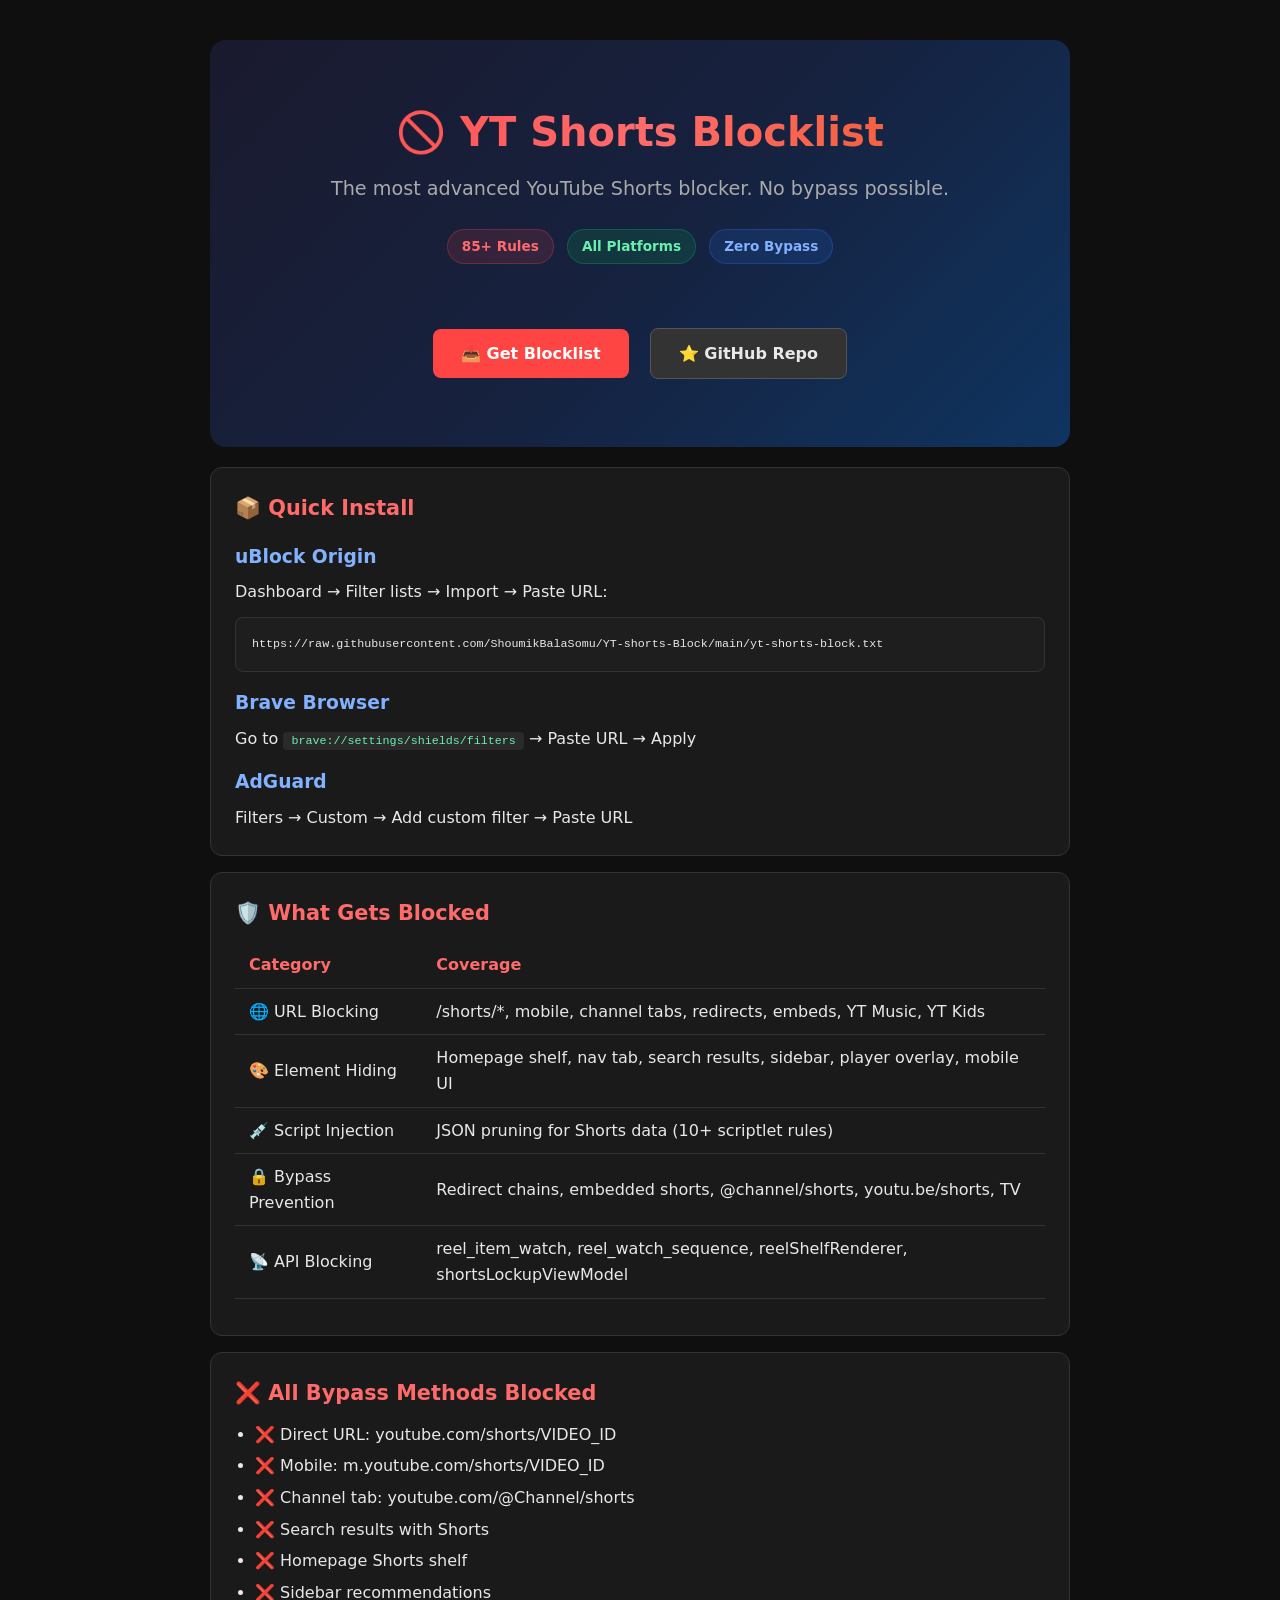
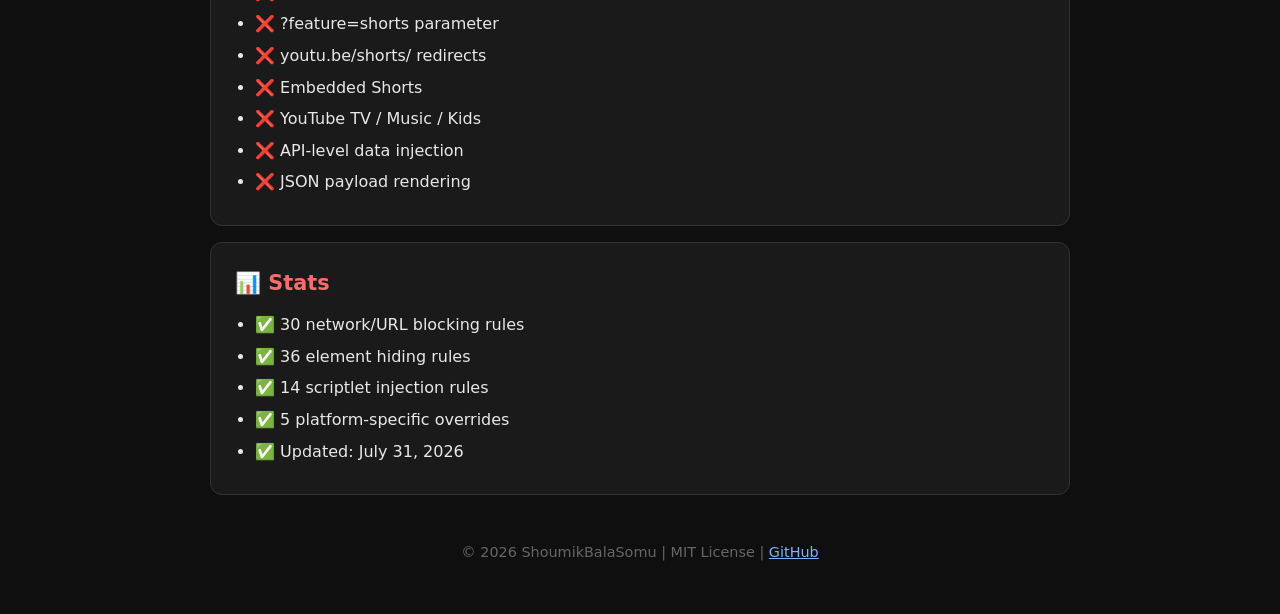
==== docs/index.html @ dd279fe8 "feat: Add GitHub Pages site (docs/index.html)" ====
<!DOCTYPE html>
<html lang="en">
<head>
<meta charset="UTF-8">
<meta name="viewport" content="width=device-width, initial-scale=1.0">
<title>YT Shorts Blocklist - Ultimate YouTube Shorts Blocker</title>
<meta name="description" content="The most advanced YouTube Shorts blocklist. Block ALL Shorts on every platform. No bypass possible.">
<style>
*{margin:0;padding:0;box-sizing:border-box}
body{font-family:'Segoe UI',system-ui,-apple-system,sans-serif;background:#0f0f0f;color:#e8e8e8;line-height:1.6}
.container{max-width:900px;margin:0 auto;padding:20px}
.hero{text-align:center;padding:60px 20px;background:linear-gradient(135deg,#1a1a2e 0%,#16213e 50%,#0f3460 100%);border-radius:16px;margin:20px 0}
.hero h1{font-size:2.5em;margin-bottom:10px;background:linear-gradient(90deg,#ff4444,#ff6b6b,#ee5a24);-webkit-background-clip:text;-webkit-text-fill-color:transparent;background-clip:text}
.hero p{font-size:1.2em;color:#aaa;margin-bottom:20px}
.badge{display:inline-block;padding:6px 14px;border-radius:20px;font-size:0.85em;margin:4px;font-weight:600}
.badge-red{background:#ff444422;color:#ff6b6b;border:1px solid #ff444444}
.badge-green{background:#00c85322;color:#69f0ae;border:1px solid #00c85344}
.badge-blue{background:#2979ff22;color:#82b1ff;border:1px solid #2979ff44}
.card{background:#1a1a1a;border:1px solid #333;border-radius:12px;padding:24px;margin:16px 0}
.card h2{color:#ff6b6b;margin-bottom:12px;font-size:1.3em}
.card h3{color:#82b1ff;margin:16px 0 8px}
code{background:#2a2a2a;padding:2px 8px;border-radius:4px;font-size:0.9em;color:#69f0ae}
pre{background:#1e1e1e;border:1px solid #333;border-radius:8px;padding:16px;overflow-x:auto;margin:12px 0}
pre code{background:none;padding:0;color:#e8e8e8}
table{width:100%;border-collapse:collapse;margin:12px 0}
th,td{padding:10px 14px;text-align:left;border-bottom:1px solid #333}
th{color:#ff6b6b;font-weight:600}
.btn{display:inline-block;padding:12px 28px;border-radius:8px;text-decoration:none;font-weight:700;margin:8px;transition:all .3s}
.btn-primary{background:#ff4444;color:#fff}
.btn-primary:hover{background:#ff6b6b;transform:translateY(-2px)}
.btn-secondary{background:#333;color:#e8e8e8;border:1px solid #555}
.btn-secondary:hover{background:#444;transform:translateY(-2px)}
.check{color:#69f0ae}
.cross{color:#ff6b6b}
ul{padding-left:20px}
li{margin:6px 0}
.footer{text-align:center;padding:30px;color:#666;font-size:0.9em}
a{color:#82b1ff}
</style>
</head>
<body>
<div class="container">
<div class="hero">
<h1>&#128683; YT Shorts Blocklist</h1>
<p>The most advanced YouTube Shorts blocker. No bypass possible.</p>
<div>
<span class="badge badge-red">85+ Rules</span>
<span class="badge badge-green">All Platforms</span>
<span class="badge badge-blue">Zero Bypass</span>
</div>
<br><br>
<a class="btn btn-primary" href="https://raw.githubusercontent.com/ShoumikBalaSomu/YT-shorts-Block/main/yt-shorts-block.txt" target="_blank">&#128229; Get Blocklist</a>
<a class="btn btn-secondary" href="https://github.com/ShoumikBalaSomu/YT-shorts-Block" target="_blank">&#11088; GitHub Repo</a>
</div>

<div class="card">
<h2>&#128230; Quick Install</h2>
<h3>uBlock Origin</h3>
<p>Dashboard &#8594; Filter lists &#8594; Import &#8594; Paste URL:</p>
<pre><code>https://raw.githubusercontent.com/ShoumikBalaSomu/YT-shorts-Block/main/yt-shorts-block.txt</code></pre>
<h3>Brave Browser</h3>
<p>Go to <code>brave://settings/shields/filters</code> &#8594; Paste URL &#8594; Apply</p>
<h3>AdGuard</h3>
<p>Filters &#8594; Custom &#8594; Add custom filter &#8594; Paste URL</p>
</div>

<div class="card">
<h2>&#128737;&#65039; What Gets Blocked</h2>
<table>
<tr><th>Category</th><th>Coverage</th></tr>
<tr><td>&#127760; URL Blocking</td><td>/shorts/*, mobile, channel tabs, redirects, embeds, YT Music, YT Kids</td></tr>
<tr><td>&#127912; Element Hiding</td><td>Homepage shelf, nav tab, search results, sidebar, player overlay, mobile UI</td></tr>
<tr><td>&#128137; Script Injection</td><td>JSON pruning for Shorts data (10+ scriptlet rules)</td></tr>
<tr><td>&#128274; Bypass Prevention</td><td>Redirect chains, embedded shorts, @channel/shorts, youtu.be/shorts, TV</td></tr>
<tr><td>&#128225; API Blocking</td><td>reel_item_watch, reel_watch_sequence, reelShelfRenderer, shortsLockupViewModel</td></tr>
</table>
</div>

<div class="card">
<h2>&#10060; All Bypass Methods Blocked</h2>
<ul>
<li><span class="cross">&#10060;</span> Direct URL: youtube.com/shorts/VIDEO_ID</li>
<li><span class="cross">&#10060;</span> Mobile: m.youtube.com/shorts/VIDEO_ID</li>
<li><span class="cross">&#10060;</span> Channel tab: youtube.com/@Channel/shorts</li>
<li><span class="cross">&#10060;</span> Search results with Shorts</li>
<li><span class="cross">&#10060;</span> Homepage Shorts shelf</li>
<li><span class="cross">&#10060;</span> Sidebar recommendations</li>
<li><span class="cross">&#10060;</span> ?feature=shorts parameter</li>
<li><span class="cross">&#10060;</span> youtu.be/shorts/ redirects</li>
<li><span class="cross">&#10060;</span> Embedded Shorts</li>
<li><span class="cross">&#10060;</span> YouTube TV / Music / Kids</li>
<li><span class="cross">&#10060;</span> API-level data injection</li>
<li><span class="cross">&#10060;</span> JSON payload rendering</li>
</ul>
</div>

<div class="card">
<h2>&#128202; Stats</h2>
<ul>
<li><span class="check">&#9989;</span> 30 network/URL blocking rules</li>
<li><span class="check">&#9989;</span> 36 element hiding rules</li>
<li><span class="check">&#9989;</span> 14 scriptlet injection rules</li>
<li><span class="check">&#9989;</span> 5 platform-specific overrides</li>
<li><span class="check">&#9989;</span> Updated: July 31, 2026</li>
</ul>
</div>

<div class="footer">
<p>&#169; 2026 ShoumikBalaSomu | MIT License | <a href="https://github.com/ShoumikBalaSomu/YT-shorts-Block">GitHub</a></p>
</div>
</div>
</body>
</html>
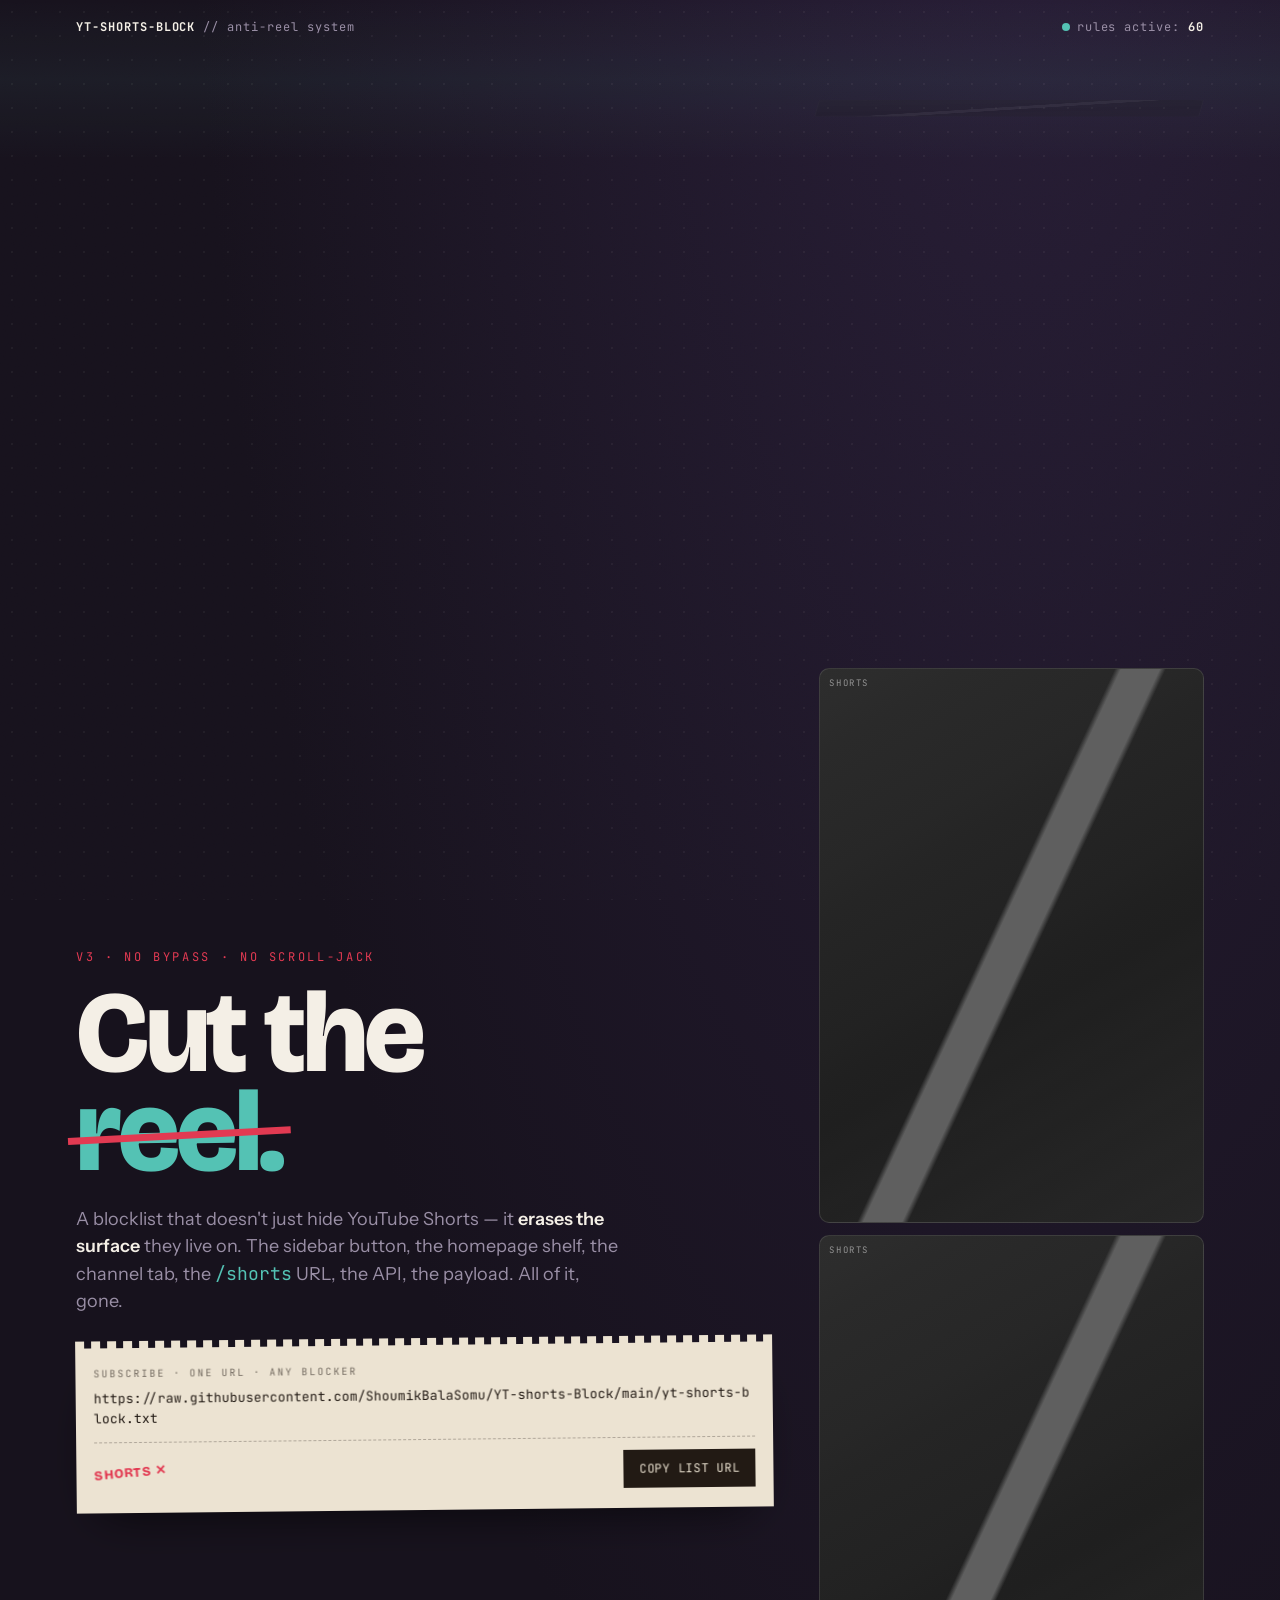
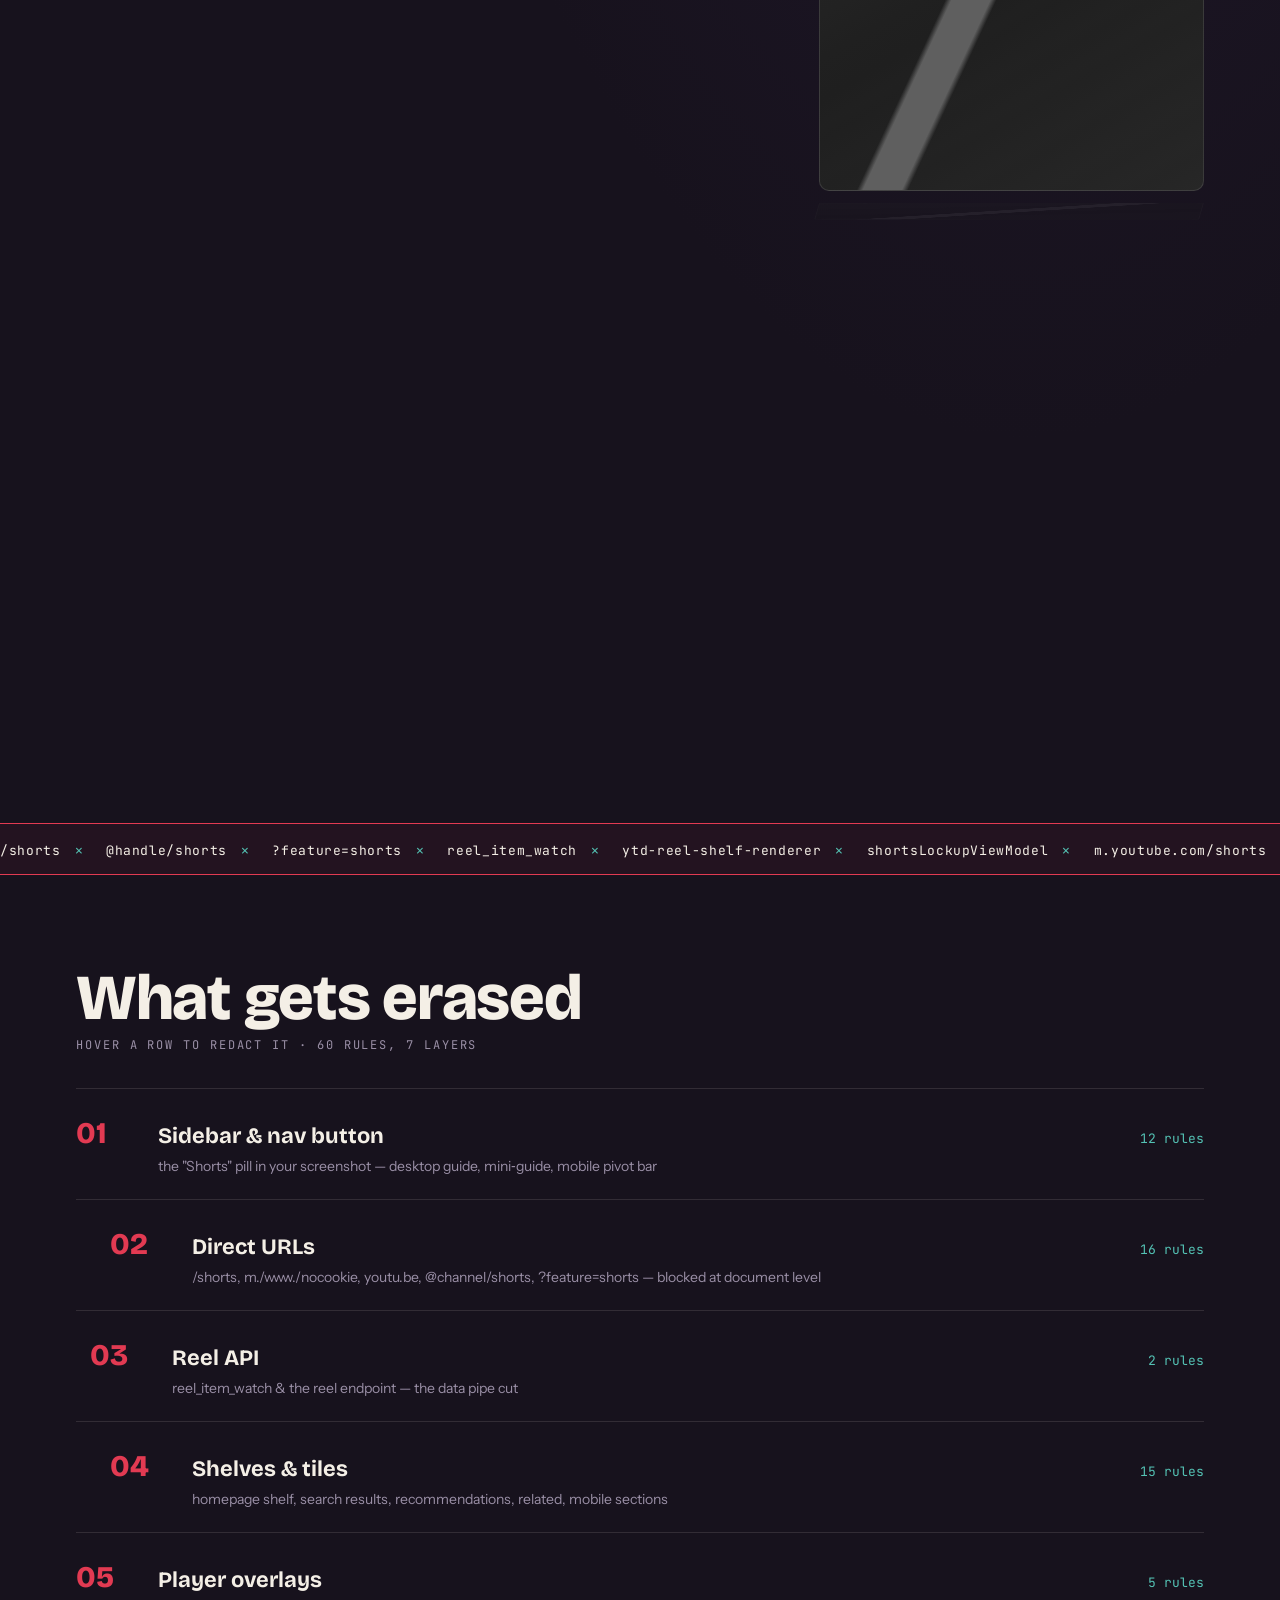
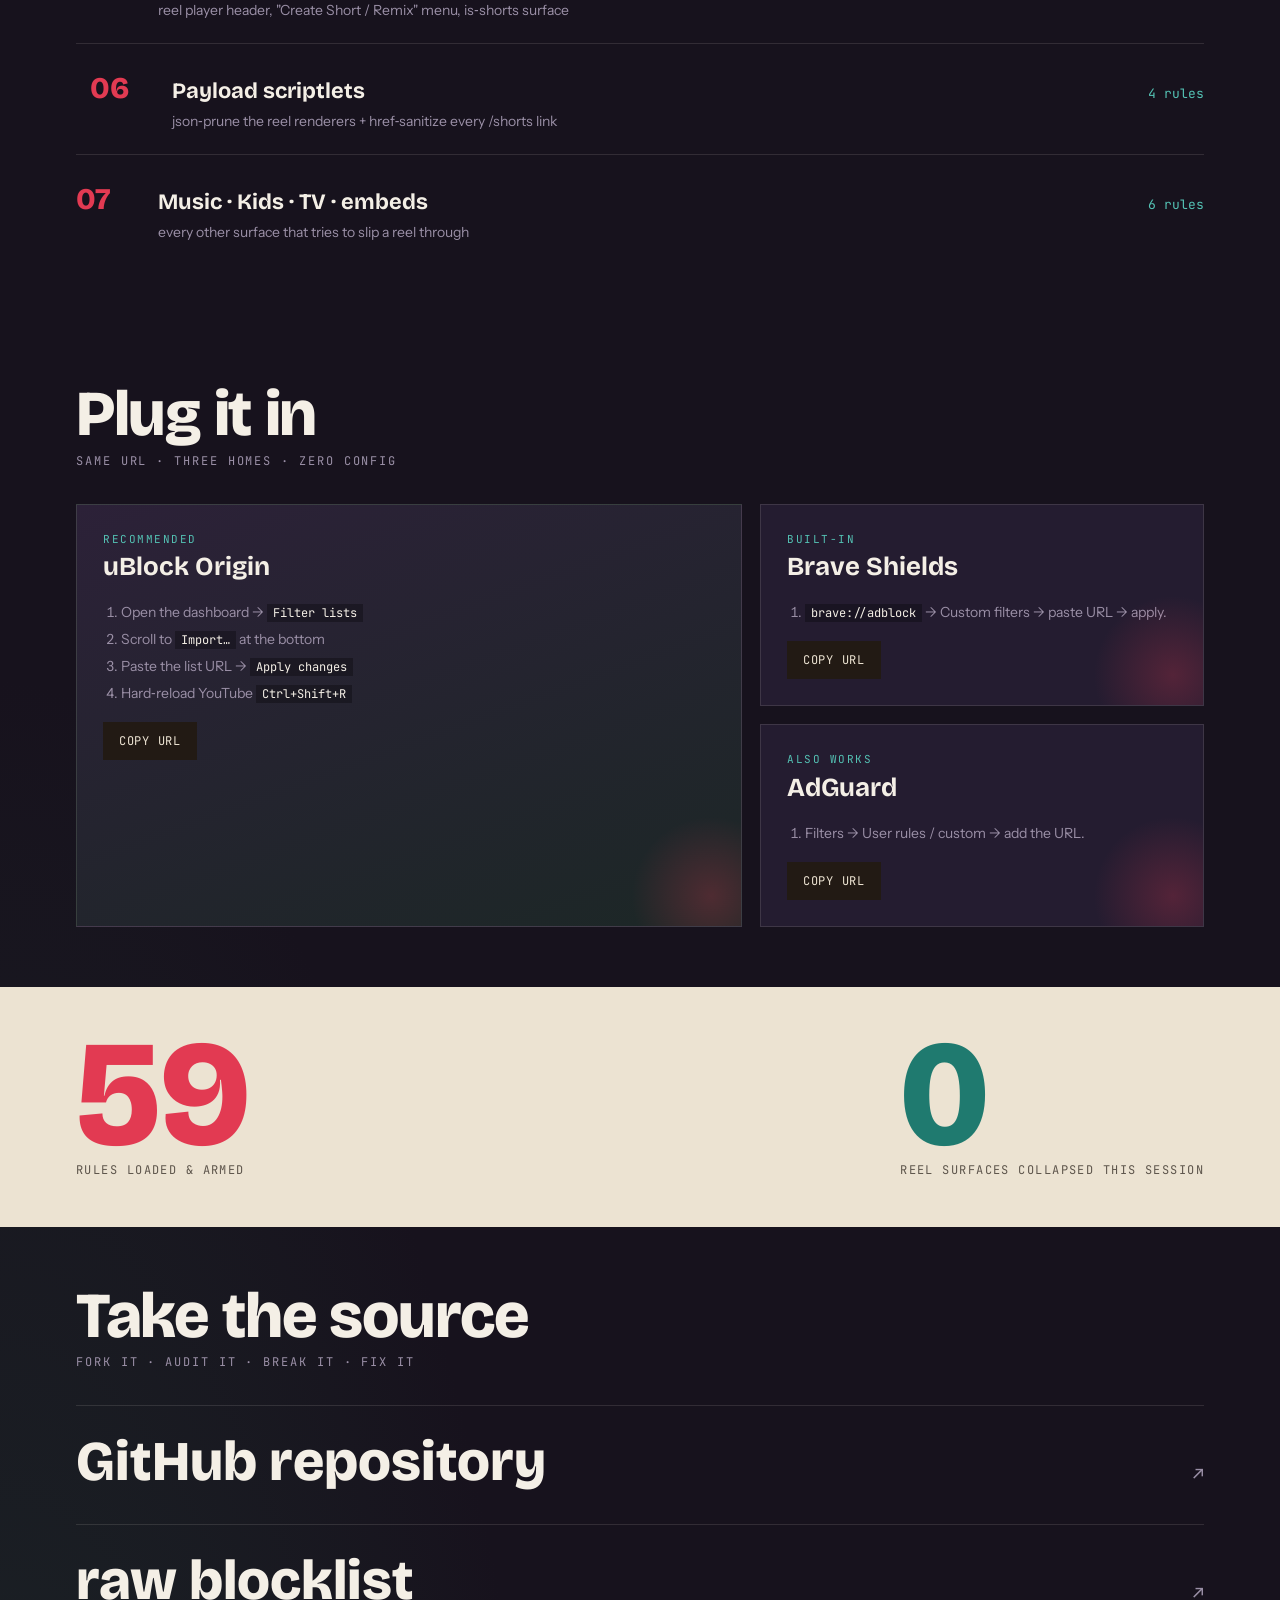
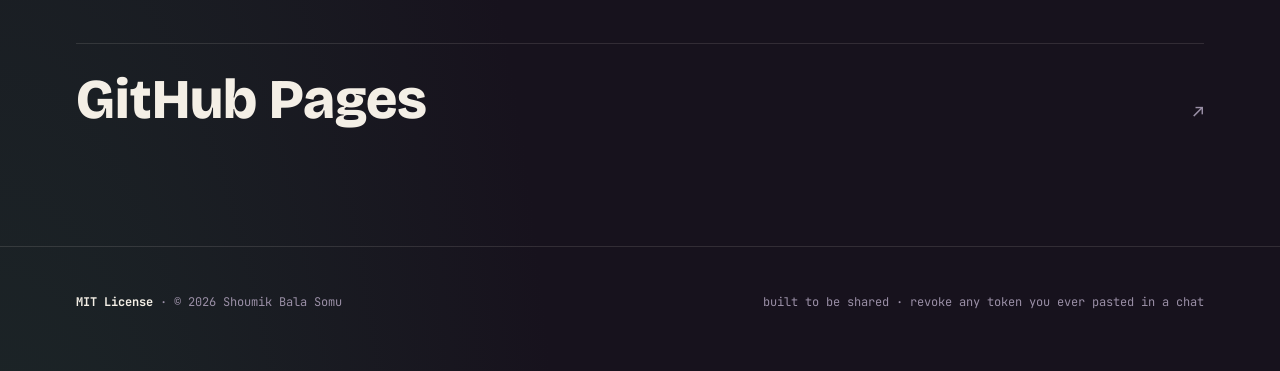
==== commit 9eb7313b: "Revise index.html for YT Shorts Blocklist Updated HTML structure, styles, and content for the YT Sho" ====
--- a/docs/index.html
+++ b/docs/index.html
@@ -1,113 +1,314 @@
-<!DOCTYPE html>
+<!doctype html>
 <html lang="en">
 <head>
-<meta charset="UTF-8">
-<meta name="viewport" content="width=device-width, initial-scale=1.0">
-<title>YT Shorts Blocklist - Ultimate YouTube Shorts Blocker</title>
-<meta name="description" content="The most advanced YouTube Shorts blocklist. Block ALL Shorts on every platform. No bypass possible.">
+<meta charset="utf-8">
+<meta name="viewport" content="width=device-width,initial-scale=1">
+<title>YT‑SHORTS‑BLOCK // cut the reel</title>
+<meta name="description" content="The most advanced YouTube Shorts blocklist. Hides the sidebar Shorts button and erases every path to the reel.">
+<link rel="preconnect" href="https://fonts.googleapis.com">
+<link rel="preconnect" href="https://fonts.gstatic.com" crossorigin>
+<link href="https://fonts.googleapis.com/css2?family=Bricolage+Grotesque:opsz,wght@12..96,600;12..96,700;12..96,800&family=Instrument+Sans:wght@400;500;600&family=JetBrains+Mono:wght@400;500;700&display=swap" rel="stylesheet">
 <style>
-*{margin:0;padding:0;box-sizing:border-box}
-body{font-family:'Segoe UI',system-ui,-apple-system,sans-serif;background:#0f0f0f;color:#e8e8e8;line-height:1.6}
-.container{max-width:900px;margin:0 auto;padding:20px}
-.hero{text-align:center;padding:60px 20px;background:linear-gradient(135deg,#1a1a2e 0%,#16213e 50%,#0f3460 100%);border-radius:16px;margin:20px 0}
-.hero h1{font-size:2.5em;margin-bottom:10px;background:linear-gradient(90deg,#ff4444,#ff6b6b,#ee5a24);-webkit-background-clip:text;-webkit-text-fill-color:transparent;background-clip:text}
-.hero p{font-size:1.2em;color:#aaa;margin-bottom:20px}
-.badge{display:inline-block;padding:6px 14px;border-radius:20px;font-size:0.85em;margin:4px;font-weight:600}
-.badge-red{background:#ff444422;color:#ff6b6b;border:1px solid #ff444444}
-.badge-green{background:#00c85322;color:#69f0ae;border:1px solid #00c85344}
-.badge-blue{background:#2979ff22;color:#82b1ff;border:1px solid #2979ff44}
-.card{background:#1a1a1a;border:1px solid #333;border-radius:12px;padding:24px;margin:16px 0}
-.card h2{color:#ff6b6b;margin-bottom:12px;font-size:1.3em}
-.card h3{color:#82b1ff;margin:16px 0 8px}
-code{background:#2a2a2a;padding:2px 8px;border-radius:4px;font-size:0.9em;color:#69f0ae}
-pre{background:#1e1e1e;border:1px solid #333;border-radius:8px;padding:16px;overflow-x:auto;margin:12px 0}
-pre code{background:none;padding:0;color:#e8e8e8}
-table{width:100%;border-collapse:collapse;margin:12px 0}
-th,td{padding:10px 14px;text-align:left;border-bottom:1px solid #333}
-th{color:#ff6b6b;font-weight:600}
-.btn{display:inline-block;padding:12px 28px;border-radius:8px;text-decoration:none;font-weight:700;margin:8px;transition:all .3s}
-.btn-primary{background:#ff4444;color:#fff}
-.btn-primary:hover{background:#ff6b6b;transform:translateY(-2px)}
-.btn-secondary{background:#333;color:#e8e8e8;border:1px solid #555}
-.btn-secondary:hover{background:#444;transform:translateY(-2px)}
-.check{color:#69f0ae}
-.cross{color:#ff6b6b}
-ul{padding-left:20px}
-li{margin:6px 0}
-.footer{text-align:center;padding:30px;color:#666;font-size:0.9em}
-a{color:#82b1ff}
+:root{
+  --ink:#17121d; --ink2:#211a2b; --panel:#241c30; --bone:#f4efe6; --paper:#ece3d2;
+  --paperink:#221a14; --red:#e23a52; --teal:#54c2b4; --mute:#9a8fa6; --line:rgba(244,239,230,.12);
+  --disp:'Bricolage Grotesque',sans-serif; --body:'Instrument Sans',sans-serif; --mono:'JetBrains Mono',monospace;
+}
+*{box-sizing:border-box}
+html{scroll-behavior:smooth}
+body{margin:0;background:var(--ink);color:var(--bone);font-family:var(--body);
+  -webkit-font-smoothing:antialiased;overflow-x:hidden;line-height:1.5;
+  background-image:radial-gradient(120% 90% at 80% -10%,#2a1f3a 0%,transparent 55%),radial-gradient(90% 70% at 0% 110%,#1d2a2a 0%,transparent 50%)}
+body::before{content:"";position:fixed;inset:0;z-index:0;pointer-events:none;
+  background-image:radial-gradient(rgba(244,239,230,.05) 1px,transparent 1px);background-size:24px 24px;
+  animation:grid 22s linear infinite}
+@keyframes grid{to{background-position:24px 24px}}
+.grain{position:fixed;inset:0;z-index:1;pointer-events:none;opacity:.06;mix-blend-mode:overlay;
+  background-image:url("data:image/svg+xml,%3Csvg xmlns='http://www.w3.org/2000/svg'%3E%3Cfilter id='n'%3E%3CfeTurbulence type='fractalNoise' baseFrequency='0.9' numOctaves='2' stitchTiles='stitch'/%3E%3C/filter%3E%3Crect width='100%25' height='100%25' filter='url(%23n)'/%3E%3C/svg%3E")}
+.scan{position:fixed;left:0;right:0;height:160px;z-index:1;pointer-events:none;mix-blend-mode:screen;
+  background:linear-gradient(transparent,rgba(84,194,180,.06),transparent);animation:scan 7.5s linear infinite}
+@keyframes scan{0%{transform:translateY(-160px)}100%{transform:translateY(100vh)}}
+::selection{background:var(--red);color:#fff}
+.wrap{position:relative;z-index:2;max-width:1180px;margin:0 auto;padding:0 26px}
+a{color:inherit}
+
+/* top bar */
+.bar{position:relative;z-index:3;display:flex;justify-content:space-between;align-items:center;
+  padding:18px 26px;max-width:1180px;margin:0 auto;font-family:var(--mono);font-size:12px;letter-spacing:.08em;color:var(--mute)}
+.bar b{color:var(--bone);font-weight:700}
+.bar .dot{display:inline-block;width:8px;height:8px;border-radius:50%;background:var(--teal);margin-right:7px;
+  box-shadow:0 0 0 0 rgba(84,194,180,.6);animation:pulse 2.2s infinite}
+@keyframes pulse{0%{box-shadow:0 0 0 0 rgba(84,194,180,.5)}70%{box-shadow:0 0 0 9px rgba(84,194,180,0)}100%{box-shadow:0 0 0 0 rgba(84,194,180,0)}}
+
+/* opener */
+.open{display:grid;grid-template-columns:1.45fr .8fr;gap:46px;align-items:center;padding:46px 0 30px}
+.kick{font-family:var(--mono);font-size:12px;letter-spacing:.22em;color:var(--red);text-transform:uppercase;margin:0 0 18px}
+h1{font-family:var(--disp);font-weight:800;font-size:clamp(54px,9vw,128px);line-height:.86;margin:0;letter-spacing:-.03em}
+h1 .cut{position:relative;color:var(--teal)}
+h1 .cut::after{content:"";position:absolute;left:-4%;right:-4%;top:54%;height:7px;background:var(--red);
+  transform:scaleX(0);transform-origin:left;animation:slash 1s .5s cubic-bezier(.7,0,.2,1) forwards}
+@keyframes slash{to{transform:scaleX(1) rotate(-3deg)}}
+.lede{font-size:18px;color:var(--mute);max-width:46ch;margin:24px 0 0}
+.lede b{color:var(--bone);font-weight:600}
+
+/* install slip (paper) */
+.slip{margin-top:30px;background:var(--paper);color:var(--paperink);font-family:var(--mono);
+  padding:18px 18px 20px;position:relative;box-shadow:0 22px 50px -22px rgba(0,0,0,.7);transform:rotate(-.6deg)}
+.slip::before{content:"";position:absolute;left:0;right:0;top:-7px;height:7px;
+  background:repeating-linear-gradient(90deg,var(--paper) 0 9px,transparent 9px 16px)}
+.slip .lab{font-size:10px;letter-spacing:.2em;text-transform:uppercase;opacity:.6}
+.slip .url{font-size:13px;word-break:break-all;margin:8px 0 14px;line-height:1.5;color:var(--paperink)}
+.slip .row{display:flex;gap:10px;align-items:center;justify-content:space-between;border-top:1px dashed rgba(34,26,20,.3);padding-top:12px}
+.slip .stamp{font-family:var(--disp);font-weight:800;color:var(--red);font-size:13px;letter-spacing:.04em;transform:rotate(-4deg)}
+
+/* buttons */
+.btn{font-family:var(--mono);font-size:12px;letter-spacing:.06em;border:0;cursor:pointer;
+  background:var(--paperink);color:var(--paper);padding:11px 16px;text-transform:uppercase;transition:background .2s,box-shadow .2s}
+.btn:hover{background:var(--red)}
+.btn.ok{background:var(--teal);color:#06231f}
+.btnline{display:inline-flex;align-items:center;gap:10px;background:transparent;border:1px solid var(--line);
+  color:var(--bone);padding:12px 18px;text-decoration:none;font-family:var(--mono);font-size:12px;letter-spacing:.06em;
+  text-transform:uppercase;transition:border-color .2s,color .2s,transform .15s}
+.btnline:hover{border-color:var(--red);color:#fff}
+
+/* reel stack (the thing being killed) */
+.reel{display:flex;flex-direction:column;gap:12px;perspective:700px}
+.rcard{position:relative;aspect-ratio:9/13;border-radius:10px;overflow:hidden;
+  background:linear-gradient(150deg,#3a2740,#241c30 60%,#1a2a2a);border:1px solid var(--line);
+  display:flex;align-items:center;justify-content:center;transform-origin:top;transition:transform .55s cubic-bezier(.7,0,.3,1),opacity .55s,filter .55s}
+.rcard .tri{width:0;height:0;border-left:18px solid rgba(244,239,230,.85);border-top:11px solid transparent;border-bottom:11px solid transparent}
+.rcard .tag{position:absolute;top:8px;left:9px;font-family:var(--mono);font-size:9px;letter-spacing:.18em;color:var(--mute)}
+.rcard::after{content:"";position:absolute;inset:0;background:linear-gradient(115deg,transparent 46%,var(--red) 47%,var(--red) 53%,transparent 54%);
+  opacity:0;transition:opacity .3s .15s}
+.rcard.cut{transform:scaleY(.03) rotate(.5deg);opacity:.18;filter:grayscale(1)}
+.rcard.cut::after{opacity:1}
+
+/* marquee */
+.marq{position:relative;z-index:2;border-top:1px solid var(--red);border-bottom:1px solid var(--red);
+  background:rgba(226,58,82,.06);overflow:hidden;white-space:nowrap;padding:13px 0;margin:34px 0}
+.marq .track{display:inline-block;animation:scroll 26s linear infinite;font-family:var(--mono);font-size:13px;letter-spacing:.05em;color:var(--bone)}
+.marq .track span{color:var(--teal);margin:0 14px}
+@keyframes scroll{to{transform:translateX(-50%)}}
+
+/* section heads */
+.sec{padding:60px 0}
+.sec h2{font-family:var(--disp);font-weight:800;font-size:clamp(34px,5vw,64px);line-height:.92;margin:0 0 8px;letter-spacing:-.02em}
+.sec .sub{font-family:var(--mono);font-size:12px;letter-spacing:.16em;text-transform:uppercase;color:var(--mute);margin:0 0 34px}
+
+/* ledger */
+.led{display:flex;flex-direction:column}
+.lrow{display:grid;grid-template-columns:64px 1fr auto;gap:18px;align-items:baseline;
+  padding:22px 0;border-top:1px solid var(--line);position:relative;cursor:default}
+.lrow:nth-child(even){padding-left:34px}
+.lrow:nth-child(3n){padding-left:14px}
+.lrow .ix{font-family:var(--disp);font-weight:800;font-size:30px;color:var(--red)}
+.lrow .nm{font-family:var(--disp);font-weight:700;font-size:22px}
+.lrow .ds{color:var(--mute);font-size:14px;margin-top:3px;position:relative;display:inline-block}
+.lrow .ct{font-family:var(--mono);font-size:13px;color:var(--teal);white-space:nowrap}
+.lrow .ds::after{content:"REDACTED";position:absolute;inset:0;background:var(--red);color:#fff;font-family:var(--mono);
+  font-size:12px;letter-spacing:.1em;display:flex;align-items:center;padding:0 6px;transform:scaleX(0);transform-origin:left;transition:transform .3s}
+.lrow:hover .ds::after{transform:scaleX(1)}
+
+/* install methods (asymmetric, NOT 3 equal cards) */
+.plug{display:grid;grid-template-columns:1.35fr .9fr;gap:18px}
+.pcard{background:var(--panel);border:1px solid var(--line);padding:26px;position:relative;overflow:hidden}
+.pcard.big{grid-row:span 2;background:linear-gradient(160deg,#2c2138,#1c2726)}
+.pcard h3{font-family:var(--disp);font-weight:700;font-size:26px;margin:0 0 6px}
+.pcard .who{font-family:var(--mono);font-size:11px;letter-spacing:.14em;text-transform:uppercase;color:var(--teal)}
+.pcard ol{margin:16px 0 18px;padding-left:18px;color:var(--mute);font-size:14px}
+.pcard ol li{margin:6px 0}
+.pcard code{font-family:var(--mono);color:var(--bone);background:rgba(0,0,0,.3);padding:1px 6px;font-size:12px}
+.pcard .glow{position:absolute;width:160px;height:160px;border-radius:50%;right:-50px;bottom:-50px;
+  background:radial-gradient(circle,rgba(226,58,82,.25),transparent 70%);transition:transform .4s}
+.pcard:hover .glow{transform:scale(1.4)}
+
+/* counter band */
+.band{background:var(--paper);color:var(--paperink);padding:48px 0}
+.band .wrap{display:flex;flex-wrap:wrap;gap:40px;align-items:flex-end;justify-content:space-between}
+.num{font-family:var(--disp);font-weight:800;font-size:clamp(64px,12vw,150px);line-height:.8;color:var(--red)}
+.num.teal{color:#1f7a6f}
+.band .cap{font-family:var(--mono);font-size:12px;letter-spacing:.12em;text-transform:uppercase;opacity:.7;margin-top:6px}
+
+/* big links */
+.links{display:flex;flex-direction:column;gap:6px}
+.lk{font-family:var(--disp);font-weight:800;font-size:clamp(28px,5vw,56px);text-decoration:none;color:var(--bone);
+  display:flex;justify-content:space-between;align-items:baseline;padding:14px 0;border-top:1px solid var(--line);
+  background:linear-gradient(var(--red),var(--red)) left bottom/0 3px no-repeat;transition:background-size .35s,color .35s}
+.lk:hover{background-size:100% 3px;color:#fff}
+.lk .ar{font-family:var(--mono);font-size:18px;color:var(--mute);transition:transform .3s,color .3s}
+.lk:hover .ar{transform:translateX(8px);color:var(--red)}
+
+footer{padding:46px 0 60px;border-top:1px solid var(--line);margin-top:30px}
+footer .wrap{display:flex;flex-wrap:wrap;justify-content:space-between;gap:16px;font-family:var(--mono);font-size:12px;color:var(--mute)}
+footer b{color:var(--bone)}
+
+/* reveal */
+[data-reveal]{opacity:0;transform:translateY(26px);transition:opacity .7s,transform .7s}
+[data-reveal].in{opacity:1;transform:none}
+
+@media(max-width:820px){
+  .open{grid-template-columns:1fr;gap:30px}
+  .plug{grid-template-columns:1fr}
+  .pcard.big{grid-row:auto}
+  .lrow{grid-template-columns:46px 1fr;}.lrow .ct{grid-column:2}
+}
+@media(prefers-reduced-motion:reduce){
+  *{animation:none!important;transition:none!important}
+  [data-reveal]{opacity:1;transform:none}
+  .rcard{transform:none;opacity:1}h1 .cut::after{transform:scaleX(1) rotate(-3deg)}
+}
 </style>
 </head>
 <body>
-<div class="container">
-<div class="hero">
-<h1>&#128683; YT Shorts Blocklist</h1>
-<p>The most advanced YouTube Shorts blocker. No bypass possible.</p>
-<div>
-<span class="badge badge-red">85+ Rules</span>
-<span class="badge badge-green">All Platforms</span>
-<span class="badge badge-blue">Zero Bypass</span>
-</div>
-<br><br>
-<a class="btn btn-primary" href="https://raw.githubusercontent.com/ShoumikBalaSomu/YT-shorts-Block/main/yt-shorts-block.txt" target="_blank">&#128229; Get Blocklist</a>
-<a class="btn btn-secondary" href="https://github.com/ShoumikBalaSomu/YT-shorts-Block" target="_blank">&#11088; GitHub Repo</a>
-</div>
-
-<div class="card">
-<h2>&#128230; Quick Install</h2>
-<h3>uBlock Origin</h3>
-<p>Dashboard &#8594; Filter lists &#8594; Import &#8594; Paste URL:</p>
-<pre><code>https://raw.githubusercontent.com/ShoumikBalaSomu/YT-shorts-Block/main/yt-shorts-block.txt</code></pre>
-<h3>Brave Browser</h3>
-<p>Go to <code>brave://settings/shields/filters</code> &#8594; Paste URL &#8594; Apply</p>
-<h3>AdGuard</h3>
-<p>Filters &#8594; Custom &#8594; Add custom filter &#8594; Paste URL</p>
-</div>
-
-<div class="card">
-<h2>&#128737;&#65039; What Gets Blocked</h2>
-<table>
-<tr><th>Category</th><th>Coverage</th></tr>
-<tr><td>&#127760; URL Blocking</td><td>/shorts/*, mobile, channel tabs, redirects, embeds, YT Music, YT Kids</td></tr>
-<tr><td>&#127912; Element Hiding</td><td>Homepage shelf, nav tab, search results, sidebar, player overlay, mobile UI</td></tr>
-<tr><td>&#128137; Script Injection</td><td>JSON pruning for Shorts data (10+ scriptlet rules)</td></tr>
-<tr><td>&#128274; Bypass Prevention</td><td>Redirect chains, embedded shorts, @channel/shorts, youtu.be/shorts, TV</td></tr>
-<tr><td>&#128225; API Blocking</td><td>reel_item_watch, reel_watch_sequence, reelShelfRenderer, shortsLockupViewModel</td></tr>
-</table>
-</div>
-
-<div class="card">
-<h2>&#10060; All Bypass Methods Blocked</h2>
-<ul>
-<li><span class="cross">&#10060;</span> Direct URL: youtube.com/shorts/VIDEO_ID</li>
-<li><span class="cross">&#10060;</span> Mobile: m.youtube.com/shorts/VIDEO_ID</li>
-<li><span class="cross">&#10060;</span> Channel tab: youtube.com/@Channel/shorts</li>
-<li><span class="cross">&#10060;</span> Search results with Shorts</li>
-<li><span class="cross">&#10060;</span> Homepage Shorts shelf</li>
-<li><span class="cross">&#10060;</span> Sidebar recommendations</li>
-<li><span class="cross">&#10060;</span> ?feature=shorts parameter</li>
-<li><span class="cross">&#10060;</span> youtu.be/shorts/ redirects</li>
-<li><span class="cross">&#10060;</span> Embedded Shorts</li>
-<li><span class="cross">&#10060;</span> YouTube TV / Music / Kids</li>
-<li><span class="cross">&#10060;</span> API-level data injection</li>
-<li><span class="cross">&#10060;</span> JSON payload rendering</li>
-</ul>
-</div>
-
-<div class="card">
-<h2>&#128202; Stats</h2>
-<ul>
-<li><span class="check">&#9989;</span> 30 network/URL blocking rules</li>
-<li><span class="check">&#9989;</span> 36 element hiding rules</li>
-<li><span class="check">&#9989;</span> 14 scriptlet injection rules</li>
-<li><span class="check">&#9989;</span> 5 platform-specific overrides</li>
-<li><span class="check">&#9989;</span> Updated: July 31, 2026</li>
-</ul>
-</div>
-
-<div class="footer">
-<p>&#169; 2026 ShoumikBalaSomu | MIT License | <a href="https://github.com/ShoumikBalaSomu/YT-shorts-Block">GitHub</a></p>
-</div>
-</div>
+<div class="grain"></div><div class="scan"></div>
+
+<div class="bar"><span><b>YT‑SHORTS‑BLOCK</b> // anti‑reel system</span><span><span class="dot"></span>rules active: <b id="bcount">60</b></span></div>
+
+<main class="wrap">
+  <section class="open">
+    <div>
+      <p class="kick">v3 · no bypass · no scroll‑jack</p>
+      <h1>Cut the<br><span class="cut">reel.</span></h1>
+      <p class="lede">A blocklist that doesn't just hide YouTube Shorts — it <b>erases the surface</b> they live on. The sidebar button, the homepage shelf, the channel tab, the <code style="font-family:var(--mono);color:var(--teal)">/shorts</code> URL, the API, the payload. All of it, gone.</p>
+
+      <div class="slip">
+        <div class="lab">subscribe · one URL · any blocker</div>
+        <div class="url" id="listurl">https://raw.githubusercontent.com/ShoumikBalaSomu/YT-shorts-Block/main/yt-shorts-block.txt</div>
+        <div class="row">
+          <span class="stamp">SHORTS&nbsp;✕</span>
+          <button class="btn mag" data-copy="#listurl">copy list url</button>
+        </div>
+      </div>
+    </div>
+
+    <div class="reel" aria-hidden="true">
+      <div class="rcard"><span class="tag">SHORTS</span><span class="tri"></span></div>
+      <div class="rcard"><span class="tag">SHORTS</span><span class="tri"></span></div>
+      <div class="rcard"><span class="tag">SHORTS</span><span class="tri"></span></div>
+      <div class="rcard"><span class="tag">SHORTS</span><span class="tri"></span></div>
+    </div>
+  </section>
+</main>
+
+<div class="marq"><div class="track" id="mq"></div></div>
+
+<main class="wrap">
+  <section class="sec" data-reveal>
+    <h2>What gets erased</h2>
+    <p class="sub">hover a row to redact it · 60 rules, 7 layers</p>
+    <div class="led">
+      <div class="lrow"><span class="ix">01</span><div><div class="nm">Sidebar &amp; nav button</div><div class="ds">the "Shorts" pill in your screenshot — desktop guide, mini‑guide, mobile pivot bar</div></div><span class="ct">12 rules</span></div>
+      <div class="lrow"><span class="ix">02</span><div><div class="nm">Direct URLs</div><div class="ds">/shorts, m./www./nocookie, youtu.be, @channel/shorts, ?feature=shorts — blocked at document level</div></div><span class="ct">16 rules</span></div>
+      <div class="lrow"><span class="ix">03</span><div><div class="nm">Reel API</div><div class="ds">reel_item_watch &amp; the reel endpoint — the data pipe cut</div></div><span class="ct">2 rules</span></div>
+      <div class="lrow"><span class="ix">04</span><div><div class="nm">Shelves &amp; tiles</div><div class="ds">homepage shelf, search results, recommendations, related, mobile sections</div></div><span class="ct">15 rules</span></div>
+      <div class="lrow"><span class="ix">05</span><div><div class="nm">Player overlays</div><div class="ds">reel player header, "Create Short / Remix" menu, is‑shorts surface</div></div><span class="ct">5 rules</span></div>
+      <div class="lrow"><span class="ix">06</span><div><div class="nm">Payload scriptlets</div><div class="ds">json‑prune the reel renderers + href‑sanitize every /shorts link</div></div><span class="ct">4 rules</span></div>
+      <div class="lrow"><span class="ix">07</span><div><div class="nm">Music · Kids · TV · embeds</div><div class="ds">every other surface that tries to slip a reel through</div></div><span class="ct">6 rules</span></div>
+    </div>
+  </section>
+
+  <section class="sec" data-reveal>
+    <h2>Plug it in</h2>
+    <p class="sub">same URL · three homes · zero config</p>
+    <div class="plug">
+      <div class="pcard big">
+        <span class="glow"></span>
+        <div class="who">recommended</div>
+        <h3>uBlock Origin</h3>
+        <ol>
+          <li>Open the dashboard → <code>Filter lists</code></li>
+          <li>Scroll to <code>Import…</code> at the bottom</li>
+          <li>Paste the list URL → <code>Apply changes</code></li>
+          <li>Hard‑reload YouTube <code>Ctrl+Shift+R</code></li>
+        </ol>
+        <button class="btn mag" data-copy="#listurl">copy url</button>
+      </div>
+      <div class="pcard">
+        <span class="glow"></span>
+        <div class="who">built‑in</div>
+        <h3>Brave Shields</h3>
+        <ol><li><code>brave://adblock</code> → Custom filters → paste URL → apply.</li></ol>
+        <button class="btn mag" data-copy="#listurl">copy url</button>
+      </div>
+      <div class="pcard">
+        <span class="glow"></span>
+        <div class="who">also works</div>
+        <h3>AdGuard</h3>
+        <ol><li>Filters → User rules / custom → add the URL.</li></ol>
+        <button class="btn mag" data-copy="#listurl">copy url</button>
+      </div>
+    </div>
+  </section>
+</main>
+
+<section class="band" data-reveal>
+  <div class="wrap">
+    <div><div class="num" id="c1">0</div><div class="cap">rules loaded &amp; armed</div></div>
+    <div><div class="num teal" id="c2">0</div><div class="cap">reel surfaces collapsed this session</div></div>
+  </div>
+</section>
+
+<main class="wrap">
+  <section class="sec" data-reveal>
+    <h2>Take the source</h2>
+    <p class="sub">fork it · audit it · break it · fix it</p>
+    <div class="links">
+      <a class="lk" href="https://github.com/ShoumikBalaSomu/YT-shorts-Block" target="_blank" rel="noopener">GitHub repository<span class="ar">↗</span></a>
+      <a class="lk" href="https://raw.githubusercontent.com/ShoumikBalaSomu/YT-shorts-Block/main/yt-shorts-block.txt" target="_blank" rel="noopener">raw blocklist<span class="ar">↗</span></a>
+      <a class="lk" href="https://shoumikbalasomu.github.io/YT-shorts-Block/" target="_blank" rel="noopener">GitHub Pages<span class="ar">↗</span></a>
+    </div>
+  </section>
+</main>
+
+<footer><div class="wrap">
+  <span><b>MIT License</b> · © 2026 Shoumik Bala Somu</span>
+  <span>built to be shared · revoke any token you ever pasted in a chat</span>
+</div></footer>
+
+<script>
+const RM = matchMedia('(prefers-reduced-motion: reduce)').matches;
+const URL = 'https://raw.githubusercontent.com/ShoumikBalaSomu/YT-shorts-Block/main/yt-shorts-block.txt';
+
+/* marquee content */
+const toks = ['/shorts','@handle/shorts','?feature=shorts','reel_item_watch','ytd-reel-shelf-renderer',
+  'shortsLockupViewModel','m.youtube.com/shorts','reelShelfRenderer','is-shorts','json-prune','href-sanitizer','youtube-nocookie'];
+const one = toks.map(t=>t+'<span>✕</span>').join('  ');
+document.getElementById('mq').innerHTML = one+one;
+
+/* copy buttons */
+function copy(text, btn){
+  const done = ()=>{const o=btn.textContent;btn.textContent='copied ✓';btn.classList.add('ok');
+    setTimeout(()=>{btn.textContent=o;btn.classList.remove('ok')},1400);};
+  if(navigator.clipboard&&navigator.clipboard.writeText){navigator.clipboard.writeText(text).then(done).catch(()=>fb(text,done));}
+  else fb(text,done);
+}
+function fb(text,done){const t=document.createElement('textarea');t.value=text;document.body.appendChild(t);t.select();
+  try{document.execCommand('copy');}catch(e){}t.remove();done();}
+document.querySelectorAll('[data-copy]').forEach(b=>b.addEventListener('click',()=>{
+  const sel=b.getAttribute('data-copy');copy(sel?document.querySelector(sel).textContent.trim():URL,b);}));
+
+/* magnetic */
+if(!RM){document.querySelectorAll('.mag').forEach(b=>{
+  b.addEventListener('mousemove',e=>{const r=b.getBoundingClientRect();
+    b.style.transform=`translate(${(e.clientX-r.left-r.width/2)*.25}px,${(e.clientY-r.top-r.height/2)*.35}px)`;});
+  b.addEventListener('mouseleave',()=>b.style.transform='');});}
+
+/* reveal + reel cut + counter */
+const io = new IntersectionObserver((es)=>es.forEach(en=>{if(en.isIntersecting){en.target.classList.add('in');
+  if(en.target.querySelector&&en.target.querySelector('.num'))runCounters();io.unobserve(en.target);}}),{threshold:.18});
+document.querySelectorAll('[data-reveal]').forEach(el=>io.observe(el));
+
+if(!RM){document.querySelectorAll('.rcard').forEach((c,i)=>setTimeout(()=>c.classList.add('cut'),700+i*420));}
+else document.querySelectorAll('.rcard').forEach(c=>c.classList.add('cut'));
+
+let counted=false;
+function runCounters(){if(counted)return;counted=true;
+  ease(document.getElementById('c1'),60,1200);
+  let s=0;const c2=document.getElementById('c2');
+  if(RM){c2.textContent='∞';return;}
+  setInterval(()=>{s+=Math.ceil(Math.random()*3);c2.textContent=s.toLocaleString();},2300);}
+function ease(el,to,dur){const t0=performance.now();
+  (function f(t){const p=Math.min(1,(t-t0)/dur);el.textContent=Math.round((1-Math.pow(1-p,3))*to);if(p<1)requestAnimationFrame(f);})(t0);}
+</script>
 </body>
-</html>+</html>
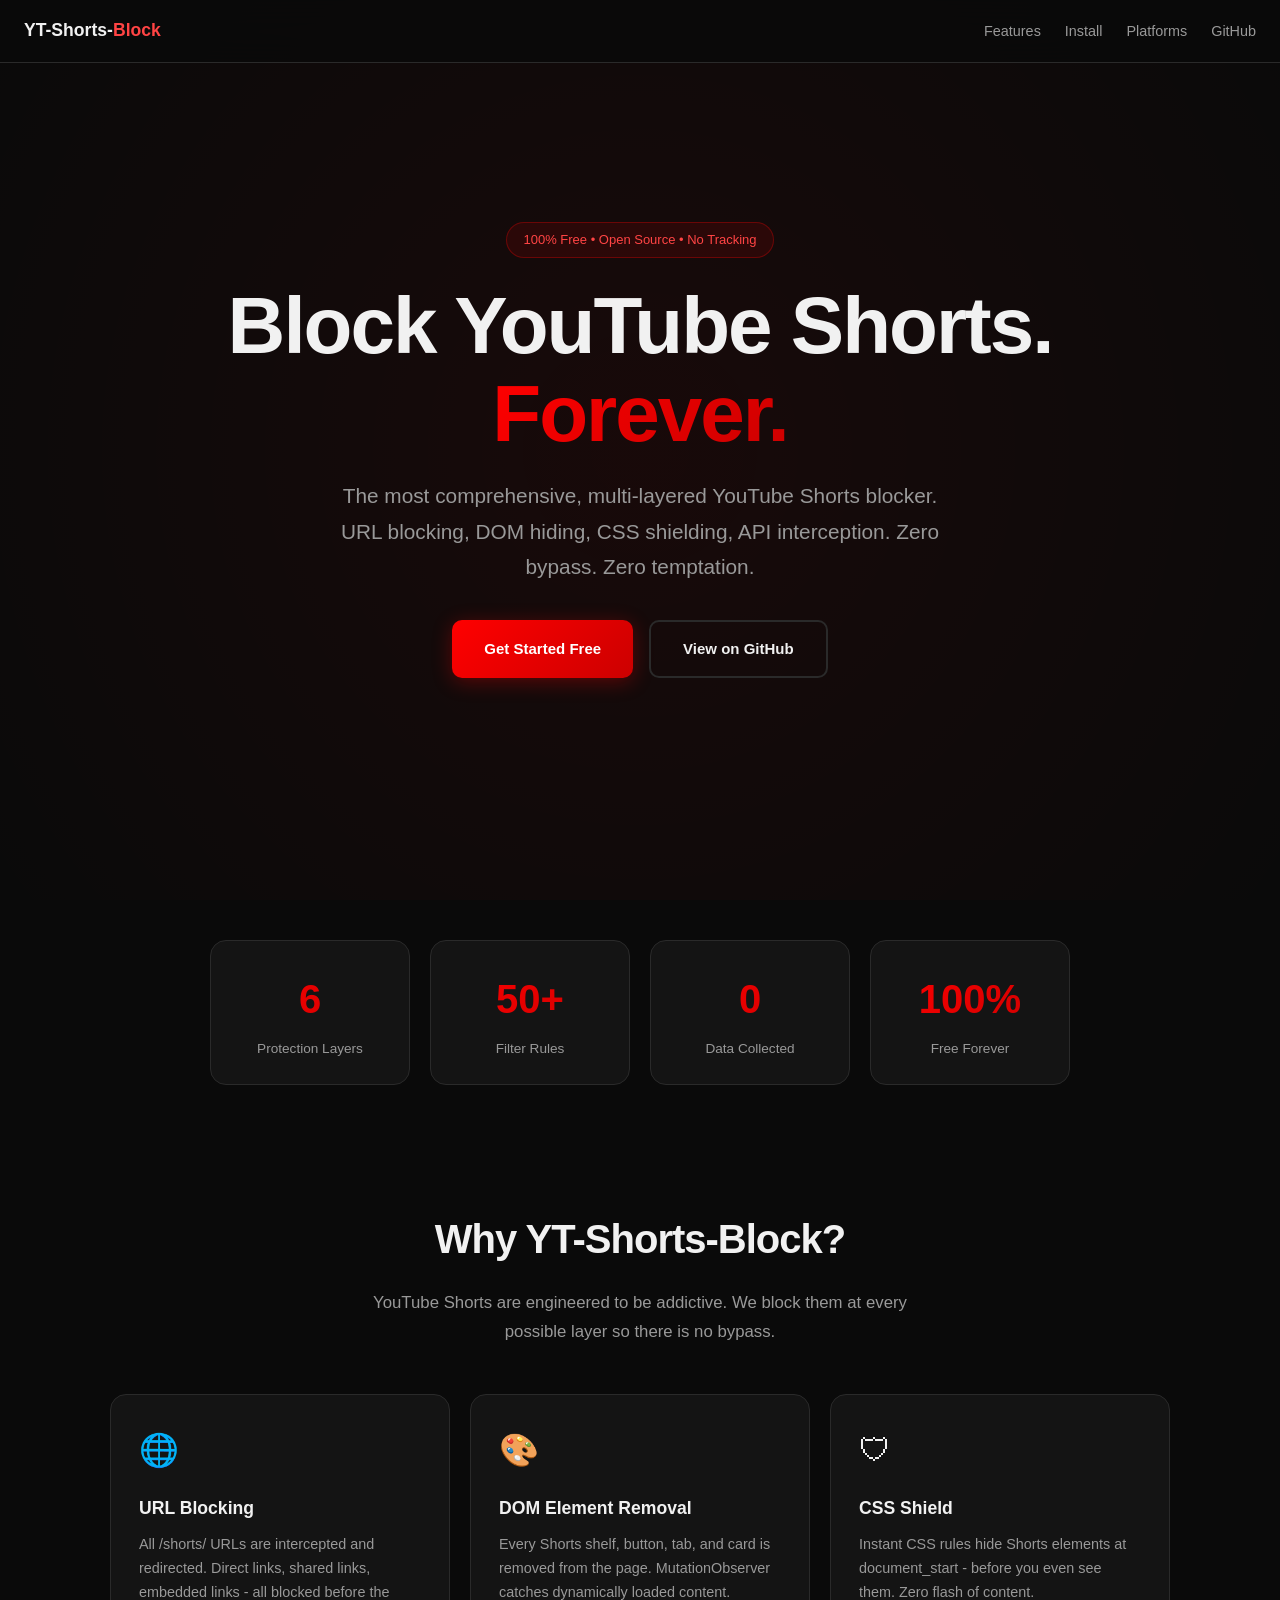
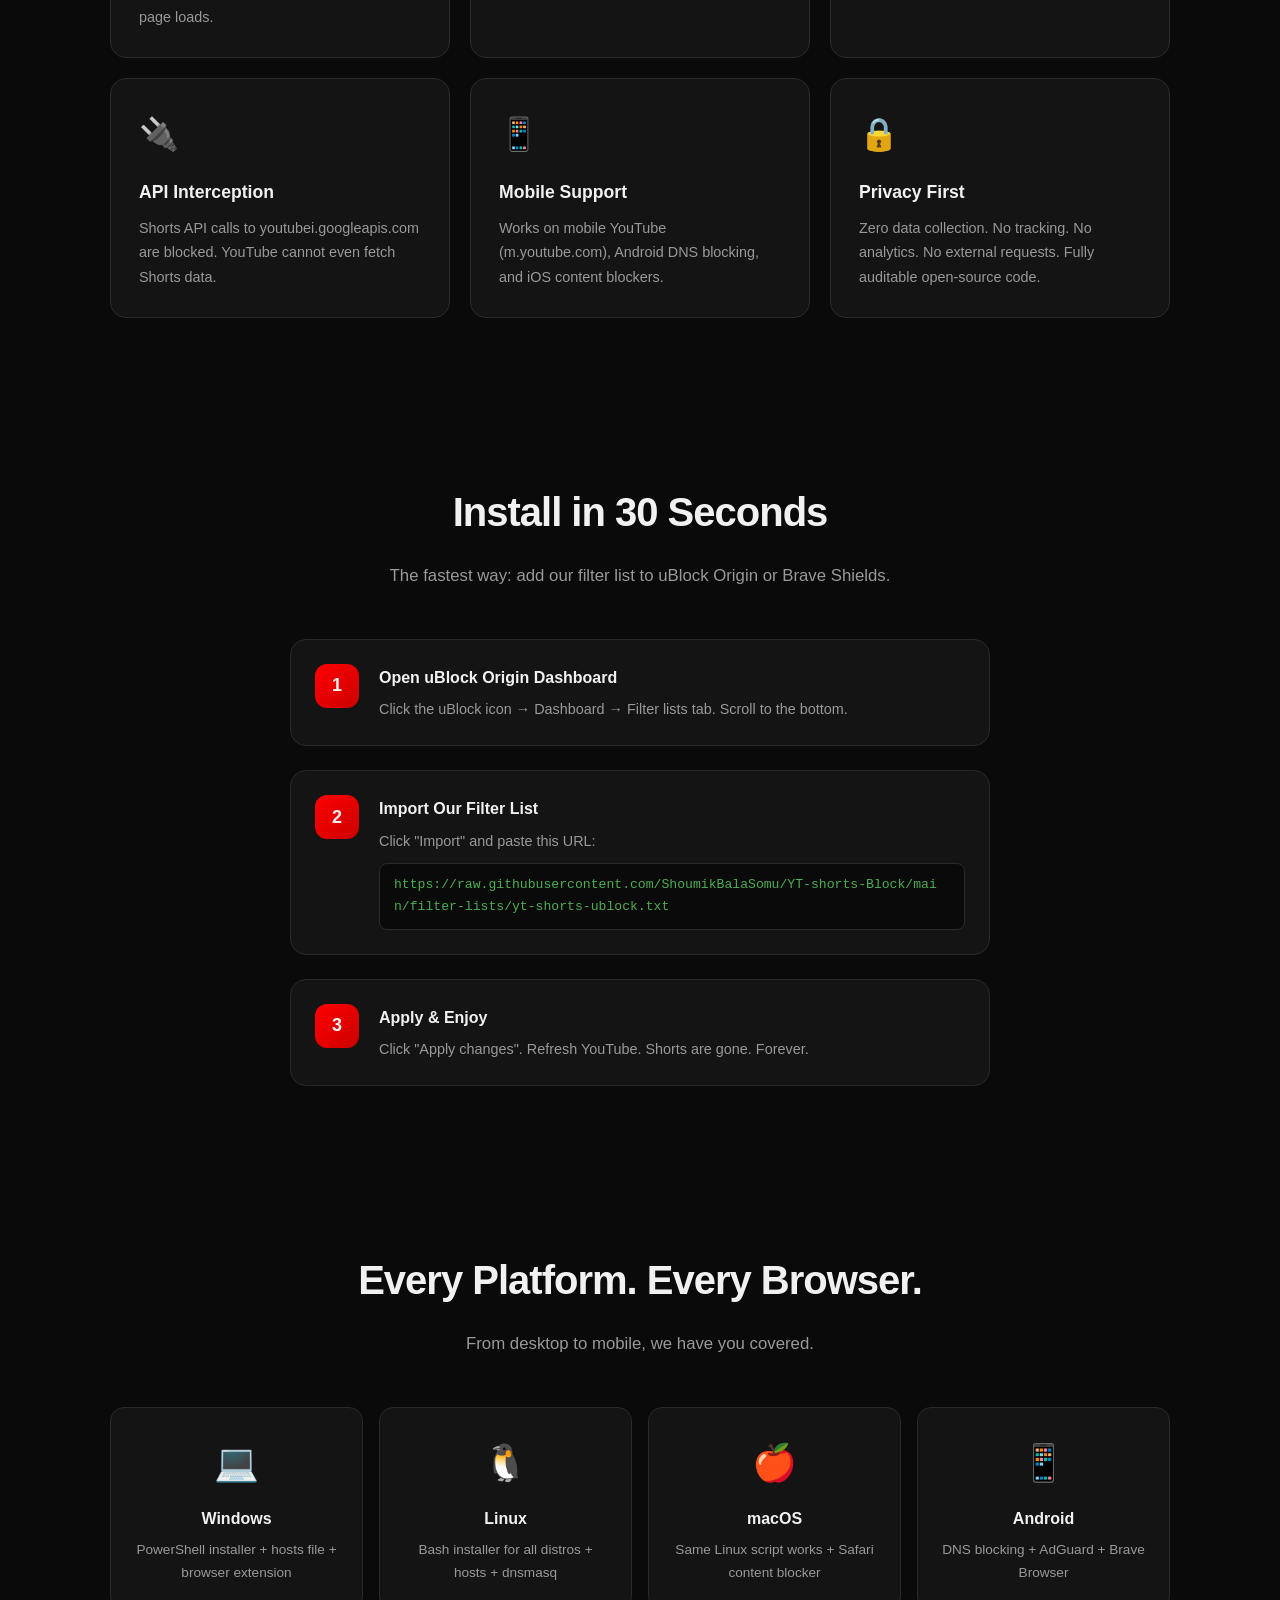
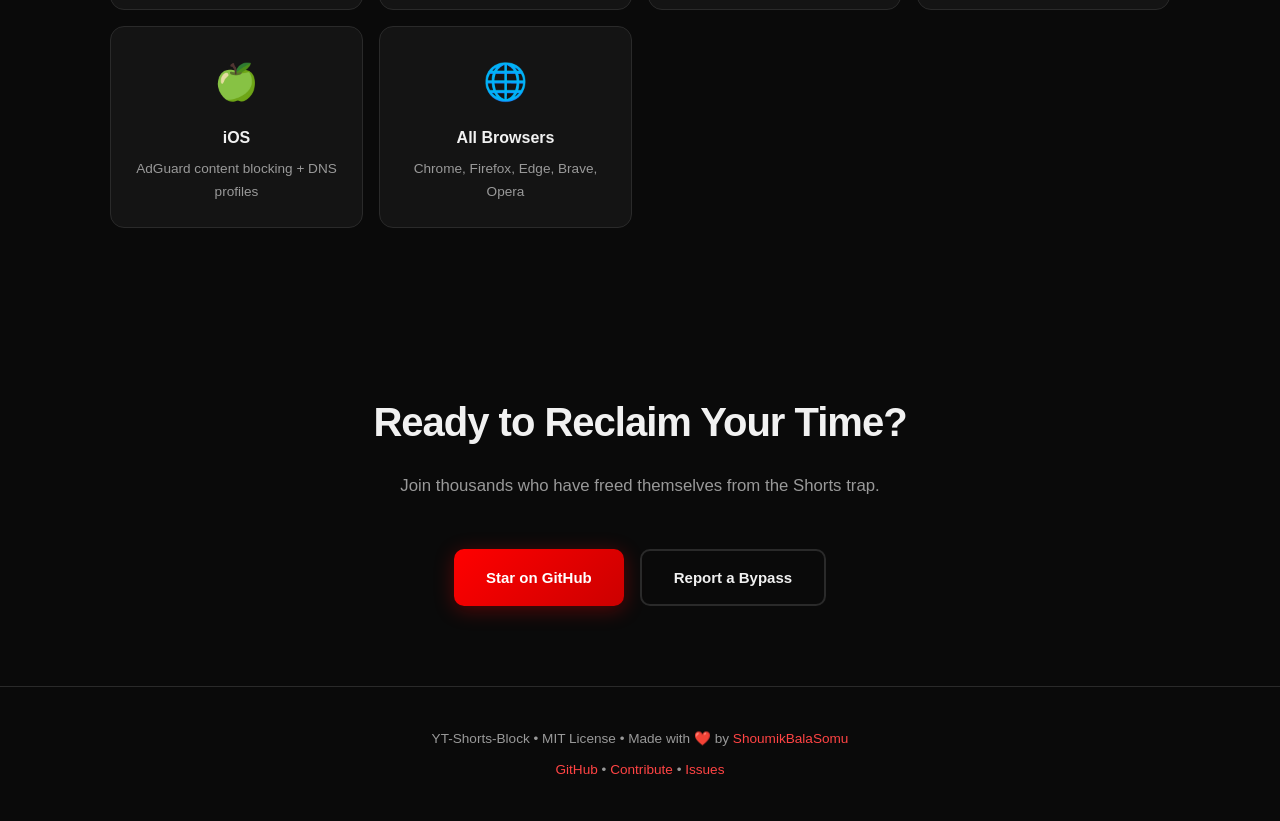
==== commit b726b889: "Add GitHub Pages website - beautiful landing page" ====
--- a/docs/index.html
+++ b/docs/index.html
@@ -1,314 +1,500 @@
-<!doctype html>
+<!DOCTYPE html>
 <html lang="en">
 <head>
-<meta charset="utf-8">
-<meta name="viewport" content="width=device-width,initial-scale=1">
-<title>YT‑SHORTS‑BLOCK // cut the reel</title>
-<meta name="description" content="The most advanced YouTube Shorts blocklist. Hides the sidebar Shorts button and erases every path to the reel.">
-<link rel="preconnect" href="https://fonts.googleapis.com">
-<link rel="preconnect" href="https://fonts.gstatic.com" crossorigin>
-<link href="https://fonts.googleapis.com/css2?family=Bricolage+Grotesque:opsz,wght@12..96,600;12..96,700;12..96,800&family=Instrument+Sans:wght@400;500;600&family=JetBrains+Mono:wght@400;500;700&display=swap" rel="stylesheet">
-<style>
-:root{
-  --ink:#17121d; --ink2:#211a2b; --panel:#241c30; --bone:#f4efe6; --paper:#ece3d2;
-  --paperink:#221a14; --red:#e23a52; --teal:#54c2b4; --mute:#9a8fa6; --line:rgba(244,239,230,.12);
-  --disp:'Bricolage Grotesque',sans-serif; --body:'Instrument Sans',sans-serif; --mono:'JetBrains Mono',monospace;
-}
-*{box-sizing:border-box}
-html{scroll-behavior:smooth}
-body{margin:0;background:var(--ink);color:var(--bone);font-family:var(--body);
-  -webkit-font-smoothing:antialiased;overflow-x:hidden;line-height:1.5;
-  background-image:radial-gradient(120% 90% at 80% -10%,#2a1f3a 0%,transparent 55%),radial-gradient(90% 70% at 0% 110%,#1d2a2a 0%,transparent 50%)}
-body::before{content:"";position:fixed;inset:0;z-index:0;pointer-events:none;
-  background-image:radial-gradient(rgba(244,239,230,.05) 1px,transparent 1px);background-size:24px 24px;
-  animation:grid 22s linear infinite}
-@keyframes grid{to{background-position:24px 24px}}
-.grain{position:fixed;inset:0;z-index:1;pointer-events:none;opacity:.06;mix-blend-mode:overlay;
-  background-image:url("data:image/svg+xml,%3Csvg xmlns='http://www.w3.org/2000/svg'%3E%3Cfilter id='n'%3E%3CfeTurbulence type='fractalNoise' baseFrequency='0.9' numOctaves='2' stitchTiles='stitch'/%3E%3C/filter%3E%3Crect width='100%25' height='100%25' filter='url(%23n)'/%3E%3C/svg%3E")}
-.scan{position:fixed;left:0;right:0;height:160px;z-index:1;pointer-events:none;mix-blend-mode:screen;
-  background:linear-gradient(transparent,rgba(84,194,180,.06),transparent);animation:scan 7.5s linear infinite}
-@keyframes scan{0%{transform:translateY(-160px)}100%{transform:translateY(100vh)}}
-::selection{background:var(--red);color:#fff}
-.wrap{position:relative;z-index:2;max-width:1180px;margin:0 auto;padding:0 26px}
-a{color:inherit}
-
-/* top bar */
-.bar{position:relative;z-index:3;display:flex;justify-content:space-between;align-items:center;
-  padding:18px 26px;max-width:1180px;margin:0 auto;font-family:var(--mono);font-size:12px;letter-spacing:.08em;color:var(--mute)}
-.bar b{color:var(--bone);font-weight:700}
-.bar .dot{display:inline-block;width:8px;height:8px;border-radius:50%;background:var(--teal);margin-right:7px;
-  box-shadow:0 0 0 0 rgba(84,194,180,.6);animation:pulse 2.2s infinite}
-@keyframes pulse{0%{box-shadow:0 0 0 0 rgba(84,194,180,.5)}70%{box-shadow:0 0 0 9px rgba(84,194,180,0)}100%{box-shadow:0 0 0 0 rgba(84,194,180,0)}}
-
-/* opener */
-.open{display:grid;grid-template-columns:1.45fr .8fr;gap:46px;align-items:center;padding:46px 0 30px}
-.kick{font-family:var(--mono);font-size:12px;letter-spacing:.22em;color:var(--red);text-transform:uppercase;margin:0 0 18px}
-h1{font-family:var(--disp);font-weight:800;font-size:clamp(54px,9vw,128px);line-height:.86;margin:0;letter-spacing:-.03em}
-h1 .cut{position:relative;color:var(--teal)}
-h1 .cut::after{content:"";position:absolute;left:-4%;right:-4%;top:54%;height:7px;background:var(--red);
-  transform:scaleX(0);transform-origin:left;animation:slash 1s .5s cubic-bezier(.7,0,.2,1) forwards}
-@keyframes slash{to{transform:scaleX(1) rotate(-3deg)}}
-.lede{font-size:18px;color:var(--mute);max-width:46ch;margin:24px 0 0}
-.lede b{color:var(--bone);font-weight:600}
-
-/* install slip (paper) */
-.slip{margin-top:30px;background:var(--paper);color:var(--paperink);font-family:var(--mono);
-  padding:18px 18px 20px;position:relative;box-shadow:0 22px 50px -22px rgba(0,0,0,.7);transform:rotate(-.6deg)}
-.slip::before{content:"";position:absolute;left:0;right:0;top:-7px;height:7px;
-  background:repeating-linear-gradient(90deg,var(--paper) 0 9px,transparent 9px 16px)}
-.slip .lab{font-size:10px;letter-spacing:.2em;text-transform:uppercase;opacity:.6}
-.slip .url{font-size:13px;word-break:break-all;margin:8px 0 14px;line-height:1.5;color:var(--paperink)}
-.slip .row{display:flex;gap:10px;align-items:center;justify-content:space-between;border-top:1px dashed rgba(34,26,20,.3);padding-top:12px}
-.slip .stamp{font-family:var(--disp);font-weight:800;color:var(--red);font-size:13px;letter-spacing:.04em;transform:rotate(-4deg)}
-
-/* buttons */
-.btn{font-family:var(--mono);font-size:12px;letter-spacing:.06em;border:0;cursor:pointer;
-  background:var(--paperink);color:var(--paper);padding:11px 16px;text-transform:uppercase;transition:background .2s,box-shadow .2s}
-.btn:hover{background:var(--red)}
-.btn.ok{background:var(--teal);color:#06231f}
-.btnline{display:inline-flex;align-items:center;gap:10px;background:transparent;border:1px solid var(--line);
-  color:var(--bone);padding:12px 18px;text-decoration:none;font-family:var(--mono);font-size:12px;letter-spacing:.06em;
-  text-transform:uppercase;transition:border-color .2s,color .2s,transform .15s}
-.btnline:hover{border-color:var(--red);color:#fff}
-
-/* reel stack (the thing being killed) */
-.reel{display:flex;flex-direction:column;gap:12px;perspective:700px}
-.rcard{position:relative;aspect-ratio:9/13;border-radius:10px;overflow:hidden;
-  background:linear-gradient(150deg,#3a2740,#241c30 60%,#1a2a2a);border:1px solid var(--line);
-  display:flex;align-items:center;justify-content:center;transform-origin:top;transition:transform .55s cubic-bezier(.7,0,.3,1),opacity .55s,filter .55s}
-.rcard .tri{width:0;height:0;border-left:18px solid rgba(244,239,230,.85);border-top:11px solid transparent;border-bottom:11px solid transparent}
-.rcard .tag{position:absolute;top:8px;left:9px;font-family:var(--mono);font-size:9px;letter-spacing:.18em;color:var(--mute)}
-.rcard::after{content:"";position:absolute;inset:0;background:linear-gradient(115deg,transparent 46%,var(--red) 47%,var(--red) 53%,transparent 54%);
-  opacity:0;transition:opacity .3s .15s}
-.rcard.cut{transform:scaleY(.03) rotate(.5deg);opacity:.18;filter:grayscale(1)}
-.rcard.cut::after{opacity:1}
-
-/* marquee */
-.marq{position:relative;z-index:2;border-top:1px solid var(--red);border-bottom:1px solid var(--red);
-  background:rgba(226,58,82,.06);overflow:hidden;white-space:nowrap;padding:13px 0;margin:34px 0}
-.marq .track{display:inline-block;animation:scroll 26s linear infinite;font-family:var(--mono);font-size:13px;letter-spacing:.05em;color:var(--bone)}
-.marq .track span{color:var(--teal);margin:0 14px}
-@keyframes scroll{to{transform:translateX(-50%)}}
-
-/* section heads */
-.sec{padding:60px 0}
-.sec h2{font-family:var(--disp);font-weight:800;font-size:clamp(34px,5vw,64px);line-height:.92;margin:0 0 8px;letter-spacing:-.02em}
-.sec .sub{font-family:var(--mono);font-size:12px;letter-spacing:.16em;text-transform:uppercase;color:var(--mute);margin:0 0 34px}
-
-/* ledger */
-.led{display:flex;flex-direction:column}
-.lrow{display:grid;grid-template-columns:64px 1fr auto;gap:18px;align-items:baseline;
-  padding:22px 0;border-top:1px solid var(--line);position:relative;cursor:default}
-.lrow:nth-child(even){padding-left:34px}
-.lrow:nth-child(3n){padding-left:14px}
-.lrow .ix{font-family:var(--disp);font-weight:800;font-size:30px;color:var(--red)}
-.lrow .nm{font-family:var(--disp);font-weight:700;font-size:22px}
-.lrow .ds{color:var(--mute);font-size:14px;margin-top:3px;position:relative;display:inline-block}
-.lrow .ct{font-family:var(--mono);font-size:13px;color:var(--teal);white-space:nowrap}
-.lrow .ds::after{content:"REDACTED";position:absolute;inset:0;background:var(--red);color:#fff;font-family:var(--mono);
-  font-size:12px;letter-spacing:.1em;display:flex;align-items:center;padding:0 6px;transform:scaleX(0);transform-origin:left;transition:transform .3s}
-.lrow:hover .ds::after{transform:scaleX(1)}
-
-/* install methods (asymmetric, NOT 3 equal cards) */
-.plug{display:grid;grid-template-columns:1.35fr .9fr;gap:18px}
-.pcard{background:var(--panel);border:1px solid var(--line);padding:26px;position:relative;overflow:hidden}
-.pcard.big{grid-row:span 2;background:linear-gradient(160deg,#2c2138,#1c2726)}
-.pcard h3{font-family:var(--disp);font-weight:700;font-size:26px;margin:0 0 6px}
-.pcard .who{font-family:var(--mono);font-size:11px;letter-spacing:.14em;text-transform:uppercase;color:var(--teal)}
-.pcard ol{margin:16px 0 18px;padding-left:18px;color:var(--mute);font-size:14px}
-.pcard ol li{margin:6px 0}
-.pcard code{font-family:var(--mono);color:var(--bone);background:rgba(0,0,0,.3);padding:1px 6px;font-size:12px}
-.pcard .glow{position:absolute;width:160px;height:160px;border-radius:50%;right:-50px;bottom:-50px;
-  background:radial-gradient(circle,rgba(226,58,82,.25),transparent 70%);transition:transform .4s}
-.pcard:hover .glow{transform:scale(1.4)}
-
-/* counter band */
-.band{background:var(--paper);color:var(--paperink);padding:48px 0}
-.band .wrap{display:flex;flex-wrap:wrap;gap:40px;align-items:flex-end;justify-content:space-between}
-.num{font-family:var(--disp);font-weight:800;font-size:clamp(64px,12vw,150px);line-height:.8;color:var(--red)}
-.num.teal{color:#1f7a6f}
-.band .cap{font-family:var(--mono);font-size:12px;letter-spacing:.12em;text-transform:uppercase;opacity:.7;margin-top:6px}
-
-/* big links */
-.links{display:flex;flex-direction:column;gap:6px}
-.lk{font-family:var(--disp);font-weight:800;font-size:clamp(28px,5vw,56px);text-decoration:none;color:var(--bone);
-  display:flex;justify-content:space-between;align-items:baseline;padding:14px 0;border-top:1px solid var(--line);
-  background:linear-gradient(var(--red),var(--red)) left bottom/0 3px no-repeat;transition:background-size .35s,color .35s}
-.lk:hover{background-size:100% 3px;color:#fff}
-.lk .ar{font-family:var(--mono);font-size:18px;color:var(--mute);transition:transform .3s,color .3s}
-.lk:hover .ar{transform:translateX(8px);color:var(--red)}
-
-footer{padding:46px 0 60px;border-top:1px solid var(--line);margin-top:30px}
-footer .wrap{display:flex;flex-wrap:wrap;justify-content:space-between;gap:16px;font-family:var(--mono);font-size:12px;color:var(--mute)}
-footer b{color:var(--bone)}
-
-/* reveal */
-[data-reveal]{opacity:0;transform:translateY(26px);transition:opacity .7s,transform .7s}
-[data-reveal].in{opacity:1;transform:none}
-
-@media(max-width:820px){
-  .open{grid-template-columns:1fr;gap:30px}
-  .plug{grid-template-columns:1fr}
-  .pcard.big{grid-row:auto}
-  .lrow{grid-template-columns:46px 1fr;}.lrow .ct{grid-column:2}
-}
-@media(prefers-reduced-motion:reduce){
-  *{animation:none!important;transition:none!important}
-  [data-reveal]{opacity:1;transform:none}
-  .rcard{transform:none;opacity:1}h1 .cut::after{transform:scaleX(1) rotate(-3deg)}
-}
-</style>
+  <meta charset="UTF-8">
+  <meta name="viewport" content="width=device-width, initial-scale=1.0">
+  <title>YT-Shorts-Block | Reclaim Your Focus</title>
+  <meta name="description" content="The most comprehensive YouTube Shorts blocker. Block Shorts at every layer - URL, DOM, CSS, DNS, API. Free and open source.">
+  <style>
+    :root {
+      --bg: #0a0a0a;
+      --surface: #141414;
+      --surface2: #1e1e1e;
+      --border: #2a2a2a;
+      --text: #f1f1f1;
+      --text2: #999;
+      --red: #ff0000;
+      --red2: #ff4444;
+      --green: #4CAF50;
+      --blue: #2196F3;
+      --gradient: linear-gradient(135deg, #ff0000, #cc0000);
+    }
+    * { margin:0; padding:0; box-sizing:border-box; }
+    html { scroll-behavior: smooth; }
+    body {
+      font-family: 'Segoe UI', -apple-system, BlinkMacSystemFont, Roboto, Helvetica, Arial, sans-serif;
+      background: var(--bg);
+      color: var(--text);
+      line-height: 1.7;
+      overflow-x: hidden;
+    }
+    a { color: var(--red2); text-decoration: none; transition: color 0.2s; }
+    a:hover { color: #ff6666; }
+
+    /* Hero */
+    .hero {
+      min-height: 100vh;
+      display: flex;
+      flex-direction: column;
+      align-items: center;
+      justify-content: center;
+      text-align: center;
+      padding: 40px 20px;
+      position: relative;
+      overflow: hidden;
+    }
+    .hero::before {
+      content: '';
+      position: absolute;
+      top: -50%;
+      left: -50%;
+      width: 200%;
+      height: 200%;
+      background: radial-gradient(circle at 50% 50%, rgba(255,0,0,0.06) 0%, transparent 50%);
+      animation: heroGlow 8s ease-in-out infinite alternate;
+    }
+    @keyframes heroGlow {
+      0% { transform: scale(1) rotate(0deg); }
+      100% { transform: scale(1.1) rotate(5deg); }
+    }
+    .hero-badge {
+      display: inline-block;
+      padding: 6px 16px;
+      background: rgba(255,0,0,0.1);
+      border: 1px solid rgba(255,0,0,0.3);
+      border-radius: 20px;
+      font-size: 13px;
+      color: var(--red2);
+      margin-bottom: 24px;
+      position: relative;
+      z-index: 1;
+    }
+    .hero h1 {
+      font-size: clamp(2.5rem, 7vw, 5rem);
+      font-weight: 900;
+      letter-spacing: -2px;
+      line-height: 1.1;
+      margin-bottom: 20px;
+      position: relative;
+      z-index: 1;
+    }
+    .hero h1 .highlight {
+      background: var(--gradient);
+      -webkit-background-clip: text;
+      -webkit-text-fill-color: transparent;
+      background-clip: text;
+    }
+    .hero p {
+      font-size: clamp(1rem, 2.5vw, 1.3rem);
+      color: var(--text2);
+      max-width: 600px;
+      margin-bottom: 36px;
+      position: relative;
+      z-index: 1;
+    }
+    .hero-buttons {
+      display: flex;
+      gap: 16px;
+      flex-wrap: wrap;
+      justify-content: center;
+      position: relative;
+      z-index: 1;
+    }
+    .btn {
+      padding: 14px 32px;
+      border-radius: 10px;
+      font-size: 15px;
+      font-weight: 700;
+      cursor: pointer;
+      border: none;
+      transition: all 0.3s ease;
+      display: inline-flex;
+      align-items: center;
+      gap: 8px;
+    }
+    .btn-primary {
+      background: var(--gradient);
+      color: white;
+      box-shadow: 0 4px 20px rgba(255,0,0,0.3);
+    }
+    .btn-primary:hover {
+      transform: translateY(-2px);
+      box-shadow: 0 8px 30px rgba(255,0,0,0.4);
+      color: white;
+    }
+    .btn-outline {
+      background: transparent;
+      color: var(--text);
+      border: 2px solid var(--border);
+    }
+    .btn-outline:hover {
+      border-color: var(--red2);
+      color: var(--red2);
+      transform: translateY(-2px);
+    }
+
+    /* Sections */
+    .section {
+      max-width: 1100px;
+      margin: 0 auto;
+      padding: 80px 20px;
+    }
+    .section-title {
+      font-size: clamp(1.8rem, 4vw, 2.5rem);
+      font-weight: 800;
+      text-align: center;
+      margin-bottom: 16px;
+      letter-spacing: -1px;
+    }
+    .section-sub {
+      text-align: center;
+      color: var(--text2);
+      font-size: 1.05rem;
+      max-width: 600px;
+      margin: 0 auto 48px;
+    }
+
+    /* Feature Grid */
+    .features-grid {
+      display: grid;
+      grid-template-columns: repeat(auto-fit, minmax(300px, 1fr));
+      gap: 20px;
+    }
+    .feature-card {
+      padding: 28px;
+      background: var(--surface);
+      border: 1px solid var(--border);
+      border-radius: 16px;
+      transition: all 0.3s ease;
+    }
+    .feature-card:hover {
+      transform: translateY(-4px);
+      border-color: rgba(255,0,0,0.3);
+      box-shadow: 0 8px 30px rgba(0,0,0,0.3);
+    }
+    .feature-icon {
+      font-size: 32px;
+      margin-bottom: 16px;
+    }
+    .feature-card h3 {
+      font-size: 1.1rem;
+      font-weight: 700;
+      margin-bottom: 8px;
+    }
+    .feature-card p {
+      color: var(--text2);
+      font-size: 0.9rem;
+    }
+
+    /* Steps */
+    .steps {
+      display: flex;
+      flex-direction: column;
+      gap: 24px;
+      max-width: 700px;
+      margin: 0 auto;
+    }
+    .step {
+      display: flex;
+      gap: 20px;
+      align-items: flex-start;
+      padding: 24px;
+      background: var(--surface);
+      border: 1px solid var(--border);
+      border-radius: 16px;
+      transition: all 0.3s ease;
+    }
+    .step:hover {
+      border-color: rgba(255,0,0,0.3);
+    }
+    .step-num {
+      width: 44px;
+      height: 44px;
+      min-width: 44px;
+      display: flex;
+      align-items: center;
+      justify-content: center;
+      background: var(--gradient);
+      border-radius: 12px;
+      font-weight: 800;
+      font-size: 18px;
+    }
+    .step h3 { font-size: 1rem; margin-bottom: 6px; }
+    .step p { color: var(--text2); font-size: 0.9rem; }
+    .step code {
+      display: block;
+      margin-top: 10px;
+      padding: 10px 14px;
+      background: var(--bg);
+      border-radius: 8px;
+      font-size: 0.82rem;
+      color: var(--green);
+      word-break: break-all;
+      border: 1px solid var(--border);
+    }
+
+    /* Platform Grid */
+    .platform-grid {
+      display: grid;
+      grid-template-columns: repeat(auto-fit, minmax(220px, 1fr));
+      gap: 16px;
+    }
+    .platform-card {
+      padding: 24px;
+      background: var(--surface);
+      border: 1px solid var(--border);
+      border-radius: 14px;
+      text-align: center;
+      transition: all 0.3s ease;
+    }
+    .platform-card:hover {
+      transform: translateY(-3px);
+      border-color: rgba(255,0,0,0.3);
+    }
+    .platform-icon { font-size: 36px; margin-bottom: 12px; }
+    .platform-card h3 { font-size: 1rem; margin-bottom: 6px; }
+    .platform-card p { color: var(--text2); font-size: 0.85rem; }
+
+    /* Stats Bar */
+    .stats-bar {
+      display: grid;
+      grid-template-columns: repeat(auto-fit, minmax(200px, 1fr));
+      gap: 20px;
+      padding: 40px 20px;
+      max-width: 900px;
+      margin: 0 auto;
+    }
+    .stat-item {
+      text-align: center;
+      padding: 24px;
+      background: var(--surface);
+      border-radius: 16px;
+      border: 1px solid var(--border);
+    }
+    .stat-item .num {
+      font-size: 2.5rem;
+      font-weight: 900;
+      background: var(--gradient);
+      -webkit-background-clip: text;
+      -webkit-text-fill-color: transparent;
+      background-clip: text;
+    }
+    .stat-item .label {
+      color: var(--text2);
+      font-size: 0.85rem;
+      margin-top: 4px;
+    }
+
+    /* Footer */
+    .footer {
+      text-align: center;
+      padding: 40px 20px;
+      border-top: 1px solid var(--border);
+      color: var(--text2);
+      font-size: 0.85rem;
+    }
+    .footer a { color: var(--red2); }
+
+    /* Nav */
+    .nav {
+      position: fixed;
+      top: 0;
+      left: 0;
+      right: 0;
+      z-index: 100;
+      padding: 16px 24px;
+      background: rgba(10,10,10,0.85);
+      backdrop-filter: blur(20px);
+      border-bottom: 1px solid var(--border);
+      display: flex;
+      align-items: center;
+      justify-content: space-between;
+    }
+    .nav-brand {
+      font-weight: 800;
+      font-size: 1.1rem;
+      color: var(--text);
+    }
+    .nav-brand span { color: var(--red2); }
+    .nav-links { display: flex; gap: 24px; }
+    .nav-links a { color: var(--text2); font-size: 0.9rem; font-weight: 500; }
+    .nav-links a:hover { color: var(--text); }
+
+    @media (max-width: 600px) {
+      .nav-links { display: none; }
+      .hero-buttons { flex-direction: column; align-items: center; }
+    }
+  </style>
 </head>
 <body>
-<div class="grain"></div><div class="scan"></div>
-
-<div class="bar"><span><b>YT‑SHORTS‑BLOCK</b> // anti‑reel system</span><span><span class="dot"></span>rules active: <b id="bcount">60</b></span></div>
-
-<main class="wrap">
-  <section class="open">
-    <div>
-      <p class="kick">v3 · no bypass · no scroll‑jack</p>
-      <h1>Cut the<br><span class="cut">reel.</span></h1>
-      <p class="lede">A blocklist that doesn't just hide YouTube Shorts — it <b>erases the surface</b> they live on. The sidebar button, the homepage shelf, the channel tab, the <code style="font-family:var(--mono);color:var(--teal)">/shorts</code> URL, the API, the payload. All of it, gone.</p>
-
-      <div class="slip">
-        <div class="lab">subscribe · one URL · any blocker</div>
-        <div class="url" id="listurl">https://raw.githubusercontent.com/ShoumikBalaSomu/YT-shorts-Block/main/yt-shorts-block.txt</div>
-        <div class="row">
-          <span class="stamp">SHORTS&nbsp;✕</span>
-          <button class="btn mag" data-copy="#listurl">copy list url</button>
+
+  <!-- Navigation -->
+  <nav class="nav">
+    <div class="nav-brand">YT-Shorts-<span>Block</span></div>
+    <div class="nav-links">
+      <a href="#features">Features</a>
+      <a href="#install">Install</a>
+      <a href="#platforms">Platforms</a>
+      <a href="https://github.com/ShoumikBalaSomu/YT-shorts-Block">GitHub</a>
+    </div>
+  </nav>
+
+  <!-- Hero -->
+  <section class="hero">
+    <div class="hero-badge">100% Free &bull; Open Source &bull; No Tracking</div>
+    <h1>Block YouTube Shorts.<br><span class="highlight">Forever.</span></h1>
+    <p>The most comprehensive, multi-layered YouTube Shorts blocker. URL blocking, DOM hiding, CSS shielding, API interception. Zero bypass. Zero temptation.</p>
+    <div class="hero-buttons">
+      <a href="#install" class="btn btn-primary">Get Started Free</a>
+      <a href="https://github.com/ShoumikBalaSomu/YT-shorts-Block" class="btn btn-outline">View on GitHub</a>
+    </div>
+  </section>
+
+  <!-- Stats -->
+  <div class="stats-bar">
+    <div class="stat-item">
+      <div class="num">6</div>
+      <div class="label">Protection Layers</div>
+    </div>
+    <div class="stat-item">
+      <div class="num">50+</div>
+      <div class="label">Filter Rules</div>
+    </div>
+    <div class="stat-item">
+      <div class="num">0</div>
+      <div class="label">Data Collected</div>
+    </div>
+    <div class="stat-item">
+      <div class="num">100%</div>
+      <div class="label">Free Forever</div>
+    </div>
+  </div>
+
+  <!-- Features -->
+  <section class="section" id="features">
+    <h2 class="section-title">Why YT-Shorts-Block?</h2>
+    <p class="section-sub">YouTube Shorts are engineered to be addictive. We block them at every possible layer so there is no bypass.</p>
+    <div class="features-grid">
+      <div class="feature-card">
+        <div class="feature-icon">&#127760;</div>
+        <h3>URL Blocking</h3>
+        <p>All /shorts/ URLs are intercepted and redirected. Direct links, shared links, embedded links - all blocked before the page loads.</p>
+      </div>
+      <div class="feature-card">
+        <div class="feature-icon">&#127912;</div>
+        <h3>DOM Element Removal</h3>
+        <p>Every Shorts shelf, button, tab, and card is removed from the page. MutationObserver catches dynamically loaded content.</p>
+      </div>
+      <div class="feature-card">
+        <div class="feature-icon">&#128737;</div>
+        <h3>CSS Shield</h3>
+        <p>Instant CSS rules hide Shorts elements at document_start - before you even see them. Zero flash of content.</p>
+      </div>
+      <div class="feature-card">
+        <div class="feature-icon">&#128268;</div>
+        <h3>API Interception</h3>
+        <p>Shorts API calls to youtubei.googleapis.com are blocked. YouTube cannot even fetch Shorts data.</p>
+      </div>
+      <div class="feature-card">
+        <div class="feature-icon">&#128241;</div>
+        <h3>Mobile Support</h3>
+        <p>Works on mobile YouTube (m.youtube.com), Android DNS blocking, and iOS content blockers.</p>
+      </div>
+      <div class="feature-card">
+        <div class="feature-icon">&#128274;</div>
+        <h3>Privacy First</h3>
+        <p>Zero data collection. No tracking. No analytics. No external requests. Fully auditable open-source code.</p>
+      </div>
+    </div>
+  </section>
+
+  <!-- Installation -->
+  <section class="section" id="install">
+    <h2 class="section-title">Install in 30 Seconds</h2>
+    <p class="section-sub">The fastest way: add our filter list to uBlock Origin or Brave Shields.</p>
+    <div class="steps">
+      <div class="step">
+        <div class="step-num">1</div>
+        <div>
+          <h3>Open uBlock Origin Dashboard</h3>
+          <p>Click the uBlock icon &rarr; Dashboard &rarr; Filter lists tab. Scroll to the bottom.</p>
         </div>
       </div>
-    </div>
-
-    <div class="reel" aria-hidden="true">
-      <div class="rcard"><span class="tag">SHORTS</span><span class="tri"></span></div>
-      <div class="rcard"><span class="tag">SHORTS</span><span class="tri"></span></div>
-      <div class="rcard"><span class="tag">SHORTS</span><span class="tri"></span></div>
-      <div class="rcard"><span class="tag">SHORTS</span><span class="tri"></span></div>
+      <div class="step">
+        <div class="step-num">2</div>
+        <div>
+          <h3>Import Our Filter List</h3>
+          <p>Click "Import" and paste this URL:</p>
+          <code>https://raw.githubusercontent.com/ShoumikBalaSomu/YT-shorts-Block/main/filter-lists/yt-shorts-ublock.txt</code>
+        </div>
+      </div>
+      <div class="step">
+        <div class="step-num">3</div>
+        <div>
+          <h3>Apply &amp; Enjoy</h3>
+          <p>Click "Apply changes". Refresh YouTube. Shorts are gone. Forever.</p>
+        </div>
+      </div>
     </div>
   </section>
-</main>
-
-<div class="marq"><div class="track" id="mq"></div></div>
-
-<main class="wrap">
-  <section class="sec" data-reveal>
-    <h2>What gets erased</h2>
-    <p class="sub">hover a row to redact it · 60 rules, 7 layers</p>
-    <div class="led">
-      <div class="lrow"><span class="ix">01</span><div><div class="nm">Sidebar &amp; nav button</div><div class="ds">the "Shorts" pill in your screenshot — desktop guide, mini‑guide, mobile pivot bar</div></div><span class="ct">12 rules</span></div>
-      <div class="lrow"><span class="ix">02</span><div><div class="nm">Direct URLs</div><div class="ds">/shorts, m./www./nocookie, youtu.be, @channel/shorts, ?feature=shorts — blocked at document level</div></div><span class="ct">16 rules</span></div>
-      <div class="lrow"><span class="ix">03</span><div><div class="nm">Reel API</div><div class="ds">reel_item_watch &amp; the reel endpoint — the data pipe cut</div></div><span class="ct">2 rules</span></div>
-      <div class="lrow"><span class="ix">04</span><div><div class="nm">Shelves &amp; tiles</div><div class="ds">homepage shelf, search results, recommendations, related, mobile sections</div></div><span class="ct">15 rules</span></div>
-      <div class="lrow"><span class="ix">05</span><div><div class="nm">Player overlays</div><div class="ds">reel player header, "Create Short / Remix" menu, is‑shorts surface</div></div><span class="ct">5 rules</span></div>
-      <div class="lrow"><span class="ix">06</span><div><div class="nm">Payload scriptlets</div><div class="ds">json‑prune the reel renderers + href‑sanitize every /shorts link</div></div><span class="ct">4 rules</span></div>
-      <div class="lrow"><span class="ix">07</span><div><div class="nm">Music · Kids · TV · embeds</div><div class="ds">every other surface that tries to slip a reel through</div></div><span class="ct">6 rules</span></div>
+
+  <!-- Platforms -->
+  <section class="section" id="platforms">
+    <h2 class="section-title">Every Platform. Every Browser.</h2>
+    <p class="section-sub">From desktop to mobile, we have you covered.</p>
+    <div class="platform-grid">
+      <div class="platform-card">
+        <div class="platform-icon">&#128187;</div>
+        <h3>Windows</h3>
+        <p>PowerShell installer + hosts file + browser extension</p>
+      </div>
+      <div class="platform-card">
+        <div class="platform-icon">&#128039;</div>
+        <h3>Linux</h3>
+        <p>Bash installer for all distros + hosts + dnsmasq</p>
+      </div>
+      <div class="platform-card">
+        <div class="platform-icon">&#127822;</div>
+        <h3>macOS</h3>
+        <p>Same Linux script works + Safari content blocker</p>
+      </div>
+      <div class="platform-card">
+        <div class="platform-icon">&#128241;</div>
+        <h3>Android</h3>
+        <p>DNS blocking + AdGuard + Brave Browser</p>
+      </div>
+      <div class="platform-card">
+        <div class="platform-icon">&#127823;</div>
+        <h3>iOS</h3>
+        <p>AdGuard content blocking + DNS profiles</p>
+      </div>
+      <div class="platform-card">
+        <div class="platform-icon">&#127760;</div>
+        <h3>All Browsers</h3>
+        <p>Chrome, Firefox, Edge, Brave, Opera</p>
+      </div>
     </div>
   </section>
 
-  <section class="sec" data-reveal>
-    <h2>Plug it in</h2>
-    <p class="sub">same URL · three homes · zero config</p>
-    <div class="plug">
-      <div class="pcard big">
-        <span class="glow"></span>
-        <div class="who">recommended</div>
-        <h3>uBlock Origin</h3>
-        <ol>
-          <li>Open the dashboard → <code>Filter lists</code></li>
-          <li>Scroll to <code>Import…</code> at the bottom</li>
-          <li>Paste the list URL → <code>Apply changes</code></li>
-          <li>Hard‑reload YouTube <code>Ctrl+Shift+R</code></li>
-        </ol>
-        <button class="btn mag" data-copy="#listurl">copy url</button>
-      </div>
-      <div class="pcard">
-        <span class="glow"></span>
-        <div class="who">built‑in</div>
-        <h3>Brave Shields</h3>
-        <ol><li><code>brave://adblock</code> → Custom filters → paste URL → apply.</li></ol>
-        <button class="btn mag" data-copy="#listurl">copy url</button>
-      </div>
-      <div class="pcard">
-        <span class="glow"></span>
-        <div class="who">also works</div>
-        <h3>AdGuard</h3>
-        <ol><li>Filters → User rules / custom → add the URL.</li></ol>
-        <button class="btn mag" data-copy="#listurl">copy url</button>
-      </div>
+  <!-- CTA -->
+  <section class="section" style="text-align:center;">
+    <h2 class="section-title">Ready to Reclaim Your Time?</h2>
+    <p class="section-sub">Join thousands who have freed themselves from the Shorts trap.</p>
+    <div class="hero-buttons" style="justify-content:center;">
+      <a href="https://github.com/ShoumikBalaSomu/YT-shorts-Block" class="btn btn-primary">Star on GitHub</a>
+      <a href="https://github.com/ShoumikBalaSomu/YT-shorts-Block/issues/new?template=bug_report.md" class="btn btn-outline">Report a Bypass</a>
     </div>
   </section>
-</main>
-
-<section class="band" data-reveal>
-  <div class="wrap">
-    <div><div class="num" id="c1">0</div><div class="cap">rules loaded &amp; armed</div></div>
-    <div><div class="num teal" id="c2">0</div><div class="cap">reel surfaces collapsed this session</div></div>
-  </div>
-</section>
-
-<main class="wrap">
-  <section class="sec" data-reveal>
-    <h2>Take the source</h2>
-    <p class="sub">fork it · audit it · break it · fix it</p>
-    <div class="links">
-      <a class="lk" href="https://github.com/ShoumikBalaSomu/YT-shorts-Block" target="_blank" rel="noopener">GitHub repository<span class="ar">↗</span></a>
-      <a class="lk" href="https://raw.githubusercontent.com/ShoumikBalaSomu/YT-shorts-Block/main/yt-shorts-block.txt" target="_blank" rel="noopener">raw blocklist<span class="ar">↗</span></a>
-      <a class="lk" href="https://shoumikbalasomu.github.io/YT-shorts-Block/" target="_blank" rel="noopener">GitHub Pages<span class="ar">↗</span></a>
-    </div>
-  </section>
-</main>
-
-<footer><div class="wrap">
-  <span><b>MIT License</b> · © 2026 Shoumik Bala Somu</span>
-  <span>built to be shared · revoke any token you ever pasted in a chat</span>
-</div></footer>
-
-<script>
-const RM = matchMedia('(prefers-reduced-motion: reduce)').matches;
-const URL = 'https://raw.githubusercontent.com/ShoumikBalaSomu/YT-shorts-Block/main/yt-shorts-block.txt';
-
-/* marquee content */
-const toks = ['/shorts','@handle/shorts','?feature=shorts','reel_item_watch','ytd-reel-shelf-renderer',
-  'shortsLockupViewModel','m.youtube.com/shorts','reelShelfRenderer','is-shorts','json-prune','href-sanitizer','youtube-nocookie'];
-const one = toks.map(t=>t+'<span>✕</span>').join('  ');
-document.getElementById('mq').innerHTML = one+one;
-
-/* copy buttons */
-function copy(text, btn){
-  const done = ()=>{const o=btn.textContent;btn.textContent='copied ✓';btn.classList.add('ok');
-    setTimeout(()=>{btn.textContent=o;btn.classList.remove('ok')},1400);};
-  if(navigator.clipboard&&navigator.clipboard.writeText){navigator.clipboard.writeText(text).then(done).catch(()=>fb(text,done));}
-  else fb(text,done);
-}
-function fb(text,done){const t=document.createElement('textarea');t.value=text;document.body.appendChild(t);t.select();
-  try{document.execCommand('copy');}catch(e){}t.remove();done();}
-document.querySelectorAll('[data-copy]').forEach(b=>b.addEventListener('click',()=>{
-  const sel=b.getAttribute('data-copy');copy(sel?document.querySelector(sel).textContent.trim():URL,b);}));
-
-/* magnetic */
-if(!RM){document.querySelectorAll('.mag').forEach(b=>{
-  b.addEventListener('mousemove',e=>{const r=b.getBoundingClientRect();
-    b.style.transform=`translate(${(e.clientX-r.left-r.width/2)*.25}px,${(e.clientY-r.top-r.height/2)*.35}px)`;});
-  b.addEventListener('mouseleave',()=>b.style.transform='');});}
-
-/* reveal + reel cut + counter */
-const io = new IntersectionObserver((es)=>es.forEach(en=>{if(en.isIntersecting){en.target.classList.add('in');
-  if(en.target.querySelector&&en.target.querySelector('.num'))runCounters();io.unobserve(en.target);}}),{threshold:.18});
-document.querySelectorAll('[data-reveal]').forEach(el=>io.observe(el));
-
-if(!RM){document.querySelectorAll('.rcard').forEach((c,i)=>setTimeout(()=>c.classList.add('cut'),700+i*420));}
-else document.querySelectorAll('.rcard').forEach(c=>c.classList.add('cut'));
-
-let counted=false;
-function runCounters(){if(counted)return;counted=true;
-  ease(document.getElementById('c1'),60,1200);
-  let s=0;const c2=document.getElementById('c2');
-  if(RM){c2.textContent='∞';return;}
-  setInterval(()=>{s+=Math.ceil(Math.random()*3);c2.textContent=s.toLocaleString();},2300);}
-function ease(el,to,dur){const t0=performance.now();
-  (function f(t){const p=Math.min(1,(t-t0)/dur);el.textContent=Math.round((1-Math.pow(1-p,3))*to);if(p<1)requestAnimationFrame(f);})(t0);}
-</script>
+
+  <!-- Footer -->
+  <footer class="footer">
+    <p>YT-Shorts-Block &bull; MIT License &bull; Made with &#10084;&#65039; by <a href="https://github.com/ShoumikBalaSomu">ShoumikBalaSomu</a></p>
+    <p style="margin-top:8px;">
+      <a href="https://github.com/ShoumikBalaSomu/YT-shorts-Block">GitHub</a> &bull;
+      <a href="https://github.com/ShoumikBalaSomu/YT-shorts-Block/blob/main/CONTRIBUTING.md">Contribute</a> &bull;
+      <a href="https://github.com/ShoumikBalaSomu/YT-shorts-Block/issues">Issues</a>
+    </p>
+  </footer>
+
 </body>
 </html>
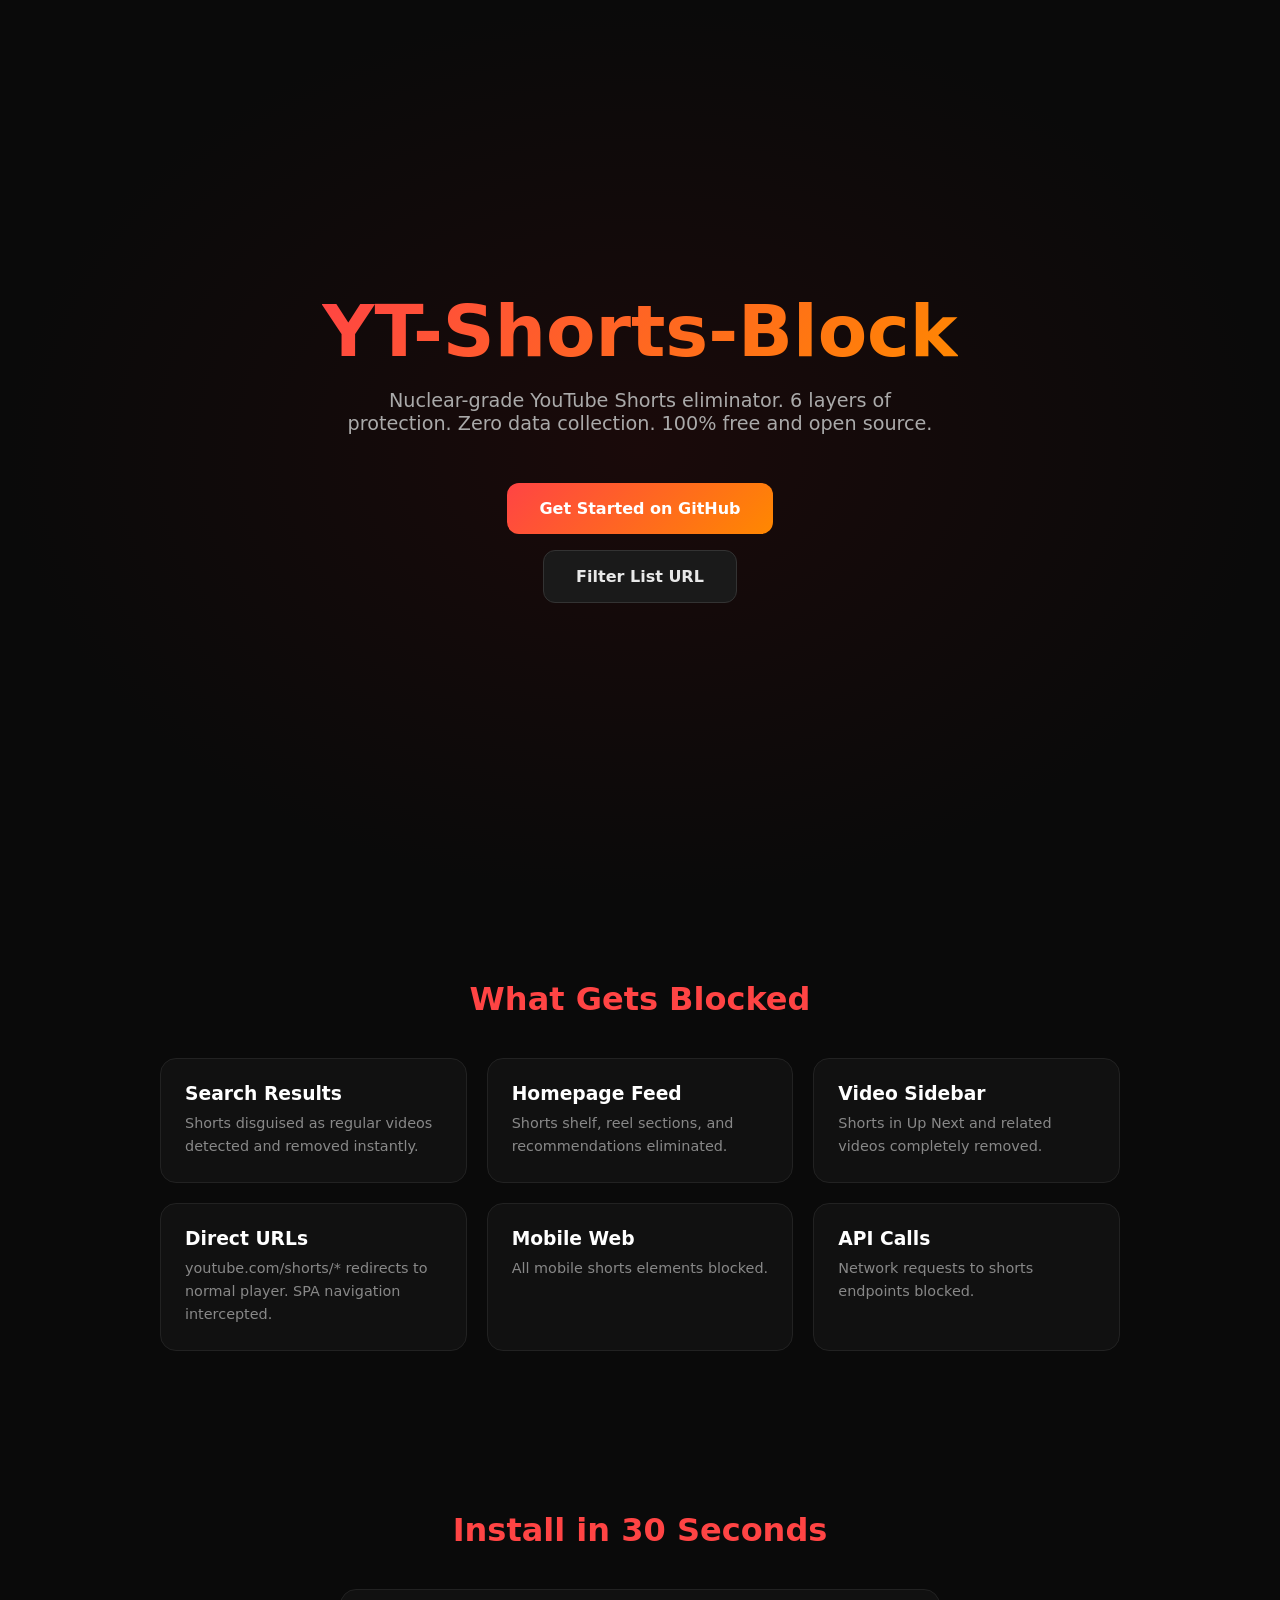
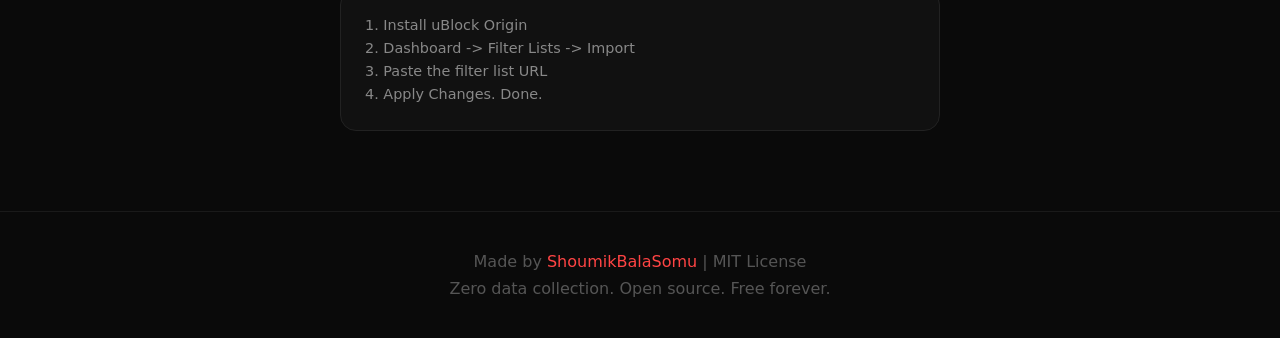
==== commit dd917c52: "v3.0: docs/index.html" ====
--- a/docs/index.html
+++ b/docs/index.html
@@ -1,500 +1,42 @@
-<!DOCTYPE html>
-<html lang="en">
-<head>
-  <meta charset="UTF-8">
-  <meta name="viewport" content="width=device-width, initial-scale=1.0">
-  <title>YT-Shorts-Block | Reclaim Your Focus</title>
-  <meta name="description" content="The most comprehensive YouTube Shorts blocker. Block Shorts at every layer - URL, DOM, CSS, DNS, API. Free and open source.">
-  <style>
-    :root {
-      --bg: #0a0a0a;
-      --surface: #141414;
-      --surface2: #1e1e1e;
-      --border: #2a2a2a;
-      --text: #f1f1f1;
-      --text2: #999;
-      --red: #ff0000;
-      --red2: #ff4444;
-      --green: #4CAF50;
-      --blue: #2196F3;
-      --gradient: linear-gradient(135deg, #ff0000, #cc0000);
-    }
-    * { margin:0; padding:0; box-sizing:border-box; }
-    html { scroll-behavior: smooth; }
-    body {
-      font-family: 'Segoe UI', -apple-system, BlinkMacSystemFont, Roboto, Helvetica, Arial, sans-serif;
-      background: var(--bg);
-      color: var(--text);
-      line-height: 1.7;
-      overflow-x: hidden;
-    }
-    a { color: var(--red2); text-decoration: none; transition: color 0.2s; }
-    a:hover { color: #ff6666; }
-
-    /* Hero */
-    .hero {
-      min-height: 100vh;
-      display: flex;
-      flex-direction: column;
-      align-items: center;
-      justify-content: center;
-      text-align: center;
-      padding: 40px 20px;
-      position: relative;
-      overflow: hidden;
-    }
-    .hero::before {
-      content: '';
-      position: absolute;
-      top: -50%;
-      left: -50%;
-      width: 200%;
-      height: 200%;
-      background: radial-gradient(circle at 50% 50%, rgba(255,0,0,0.06) 0%, transparent 50%);
-      animation: heroGlow 8s ease-in-out infinite alternate;
-    }
-    @keyframes heroGlow {
-      0% { transform: scale(1) rotate(0deg); }
-      100% { transform: scale(1.1) rotate(5deg); }
-    }
-    .hero-badge {
-      display: inline-block;
-      padding: 6px 16px;
-      background: rgba(255,0,0,0.1);
-      border: 1px solid rgba(255,0,0,0.3);
-      border-radius: 20px;
-      font-size: 13px;
-      color: var(--red2);
-      margin-bottom: 24px;
-      position: relative;
-      z-index: 1;
-    }
-    .hero h1 {
-      font-size: clamp(2.5rem, 7vw, 5rem);
-      font-weight: 900;
-      letter-spacing: -2px;
-      line-height: 1.1;
-      margin-bottom: 20px;
-      position: relative;
-      z-index: 1;
-    }
-    .hero h1 .highlight {
-      background: var(--gradient);
-      -webkit-background-clip: text;
-      -webkit-text-fill-color: transparent;
-      background-clip: text;
-    }
-    .hero p {
-      font-size: clamp(1rem, 2.5vw, 1.3rem);
-      color: var(--text2);
-      max-width: 600px;
-      margin-bottom: 36px;
-      position: relative;
-      z-index: 1;
-    }
-    .hero-buttons {
-      display: flex;
-      gap: 16px;
-      flex-wrap: wrap;
-      justify-content: center;
-      position: relative;
-      z-index: 1;
-    }
-    .btn {
-      padding: 14px 32px;
-      border-radius: 10px;
-      font-size: 15px;
-      font-weight: 700;
-      cursor: pointer;
-      border: none;
-      transition: all 0.3s ease;
-      display: inline-flex;
-      align-items: center;
-      gap: 8px;
-    }
-    .btn-primary {
-      background: var(--gradient);
-      color: white;
-      box-shadow: 0 4px 20px rgba(255,0,0,0.3);
-    }
-    .btn-primary:hover {
-      transform: translateY(-2px);
-      box-shadow: 0 8px 30px rgba(255,0,0,0.4);
-      color: white;
-    }
-    .btn-outline {
-      background: transparent;
-      color: var(--text);
-      border: 2px solid var(--border);
-    }
-    .btn-outline:hover {
-      border-color: var(--red2);
-      color: var(--red2);
-      transform: translateY(-2px);
-    }
-
-    /* Sections */
-    .section {
-      max-width: 1100px;
-      margin: 0 auto;
-      padding: 80px 20px;
-    }
-    .section-title {
-      font-size: clamp(1.8rem, 4vw, 2.5rem);
-      font-weight: 800;
-      text-align: center;
-      margin-bottom: 16px;
-      letter-spacing: -1px;
-    }
-    .section-sub {
-      text-align: center;
-      color: var(--text2);
-      font-size: 1.05rem;
-      max-width: 600px;
-      margin: 0 auto 48px;
-    }
-
-    /* Feature Grid */
-    .features-grid {
-      display: grid;
-      grid-template-columns: repeat(auto-fit, minmax(300px, 1fr));
-      gap: 20px;
-    }
-    .feature-card {
-      padding: 28px;
-      background: var(--surface);
-      border: 1px solid var(--border);
-      border-radius: 16px;
-      transition: all 0.3s ease;
-    }
-    .feature-card:hover {
-      transform: translateY(-4px);
-      border-color: rgba(255,0,0,0.3);
-      box-shadow: 0 8px 30px rgba(0,0,0,0.3);
-    }
-    .feature-icon {
-      font-size: 32px;
-      margin-bottom: 16px;
-    }
-    .feature-card h3 {
-      font-size: 1.1rem;
-      font-weight: 700;
-      margin-bottom: 8px;
-    }
-    .feature-card p {
-      color: var(--text2);
-      font-size: 0.9rem;
-    }
-
-    /* Steps */
-    .steps {
-      display: flex;
-      flex-direction: column;
-      gap: 24px;
-      max-width: 700px;
-      margin: 0 auto;
-    }
-    .step {
-      display: flex;
-      gap: 20px;
-      align-items: flex-start;
-      padding: 24px;
-      background: var(--surface);
-      border: 1px solid var(--border);
-      border-radius: 16px;
-      transition: all 0.3s ease;
-    }
-    .step:hover {
-      border-color: rgba(255,0,0,0.3);
-    }
-    .step-num {
-      width: 44px;
-      height: 44px;
-      min-width: 44px;
-      display: flex;
-      align-items: center;
-      justify-content: center;
-      background: var(--gradient);
-      border-radius: 12px;
-      font-weight: 800;
-      font-size: 18px;
-    }
-    .step h3 { font-size: 1rem; margin-bottom: 6px; }
-    .step p { color: var(--text2); font-size: 0.9rem; }
-    .step code {
-      display: block;
-      margin-top: 10px;
-      padding: 10px 14px;
-      background: var(--bg);
-      border-radius: 8px;
-      font-size: 0.82rem;
-      color: var(--green);
-      word-break: break-all;
-      border: 1px solid var(--border);
-    }
-
-    /* Platform Grid */
-    .platform-grid {
-      display: grid;
-      grid-template-columns: repeat(auto-fit, minmax(220px, 1fr));
-      gap: 16px;
-    }
-    .platform-card {
-      padding: 24px;
-      background: var(--surface);
-      border: 1px solid var(--border);
-      border-radius: 14px;
-      text-align: center;
-      transition: all 0.3s ease;
-    }
-    .platform-card:hover {
-      transform: translateY(-3px);
-      border-color: rgba(255,0,0,0.3);
-    }
-    .platform-icon { font-size: 36px; margin-bottom: 12px; }
-    .platform-card h3 { font-size: 1rem; margin-bottom: 6px; }
-    .platform-card p { color: var(--text2); font-size: 0.85rem; }
-
-    /* Stats Bar */
-    .stats-bar {
-      display: grid;
-      grid-template-columns: repeat(auto-fit, minmax(200px, 1fr));
-      gap: 20px;
-      padding: 40px 20px;
-      max-width: 900px;
-      margin: 0 auto;
-    }
-    .stat-item {
-      text-align: center;
-      padding: 24px;
-      background: var(--surface);
-      border-radius: 16px;
-      border: 1px solid var(--border);
-    }
-    .stat-item .num {
-      font-size: 2.5rem;
-      font-weight: 900;
-      background: var(--gradient);
-      -webkit-background-clip: text;
-      -webkit-text-fill-color: transparent;
-      background-clip: text;
-    }
-    .stat-item .label {
-      color: var(--text2);
-      font-size: 0.85rem;
-      margin-top: 4px;
-    }
-
-    /* Footer */
-    .footer {
-      text-align: center;
-      padding: 40px 20px;
-      border-top: 1px solid var(--border);
-      color: var(--text2);
-      font-size: 0.85rem;
-    }
-    .footer a { color: var(--red2); }
-
-    /* Nav */
-    .nav {
-      position: fixed;
-      top: 0;
-      left: 0;
-      right: 0;
-      z-index: 100;
-      padding: 16px 24px;
-      background: rgba(10,10,10,0.85);
-      backdrop-filter: blur(20px);
-      border-bottom: 1px solid var(--border);
-      display: flex;
-      align-items: center;
-      justify-content: space-between;
-    }
-    .nav-brand {
-      font-weight: 800;
-      font-size: 1.1rem;
-      color: var(--text);
-    }
-    .nav-brand span { color: var(--red2); }
-    .nav-links { display: flex; gap: 24px; }
-    .nav-links a { color: var(--text2); font-size: 0.9rem; font-weight: 500; }
-    .nav-links a:hover { color: var(--text); }
-
-    @media (max-width: 600px) {
-      .nav-links { display: none; }
-      .hero-buttons { flex-direction: column; align-items: center; }
-    }
-  </style>
-</head>
-<body>
-
-  <!-- Navigation -->
-  <nav class="nav">
-    <div class="nav-brand">YT-Shorts-<span>Block</span></div>
-    <div class="nav-links">
-      <a href="#features">Features</a>
-      <a href="#install">Install</a>
-      <a href="#platforms">Platforms</a>
-      <a href="https://github.com/ShoumikBalaSomu/YT-shorts-Block">GitHub</a>
-    </div>
-  </nav>
-
-  <!-- Hero -->
-  <section class="hero">
-    <div class="hero-badge">100% Free &bull; Open Source &bull; No Tracking</div>
-    <h1>Block YouTube Shorts.<br><span class="highlight">Forever.</span></h1>
-    <p>The most comprehensive, multi-layered YouTube Shorts blocker. URL blocking, DOM hiding, CSS shielding, API interception. Zero bypass. Zero temptation.</p>
-    <div class="hero-buttons">
-      <a href="#install" class="btn btn-primary">Get Started Free</a>
-      <a href="https://github.com/ShoumikBalaSomu/YT-shorts-Block" class="btn btn-outline">View on GitHub</a>
-    </div>
-  </section>
-
-  <!-- Stats -->
-  <div class="stats-bar">
-    <div class="stat-item">
-      <div class="num">6</div>
-      <div class="label">Protection Layers</div>
-    </div>
-    <div class="stat-item">
-      <div class="num">50+</div>
-      <div class="label">Filter Rules</div>
-    </div>
-    <div class="stat-item">
-      <div class="num">0</div>
-      <div class="label">Data Collected</div>
-    </div>
-    <div class="stat-item">
-      <div class="num">100%</div>
-      <div class="label">Free Forever</div>
-    </div>
-  </div>
-
-  <!-- Features -->
-  <section class="section" id="features">
-    <h2 class="section-title">Why YT-Shorts-Block?</h2>
-    <p class="section-sub">YouTube Shorts are engineered to be addictive. We block them at every possible layer so there is no bypass.</p>
-    <div class="features-grid">
-      <div class="feature-card">
-        <div class="feature-icon">&#127760;</div>
-        <h3>URL Blocking</h3>
-        <p>All /shorts/ URLs are intercepted and redirected. Direct links, shared links, embedded links - all blocked before the page loads.</p>
-      </div>
-      <div class="feature-card">
-        <div class="feature-icon">&#127912;</div>
-        <h3>DOM Element Removal</h3>
-        <p>Every Shorts shelf, button, tab, and card is removed from the page. MutationObserver catches dynamically loaded content.</p>
-      </div>
-      <div class="feature-card">
-        <div class="feature-icon">&#128737;</div>
-        <h3>CSS Shield</h3>
-        <p>Instant CSS rules hide Shorts elements at document_start - before you even see them. Zero flash of content.</p>
-      </div>
-      <div class="feature-card">
-        <div class="feature-icon">&#128268;</div>
-        <h3>API Interception</h3>
-        <p>Shorts API calls to youtubei.googleapis.com are blocked. YouTube cannot even fetch Shorts data.</p>
-      </div>
-      <div class="feature-card">
-        <div class="feature-icon">&#128241;</div>
-        <h3>Mobile Support</h3>
-        <p>Works on mobile YouTube (m.youtube.com), Android DNS blocking, and iOS content blockers.</p>
-      </div>
-      <div class="feature-card">
-        <div class="feature-icon">&#128274;</div>
-        <h3>Privacy First</h3>
-        <p>Zero data collection. No tracking. No analytics. No external requests. Fully auditable open-source code.</p>
-      </div>
-    </div>
-  </section>
-
-  <!-- Installation -->
-  <section class="section" id="install">
-    <h2 class="section-title">Install in 30 Seconds</h2>
-    <p class="section-sub">The fastest way: add our filter list to uBlock Origin or Brave Shields.</p>
-    <div class="steps">
-      <div class="step">
-        <div class="step-num">1</div>
-        <div>
-          <h3>Open uBlock Origin Dashboard</h3>
-          <p>Click the uBlock icon &rarr; Dashboard &rarr; Filter lists tab. Scroll to the bottom.</p>
-        </div>
-      </div>
-      <div class="step">
-        <div class="step-num">2</div>
-        <div>
-          <h3>Import Our Filter List</h3>
-          <p>Click "Import" and paste this URL:</p>
-          <code>https://raw.githubusercontent.com/ShoumikBalaSomu/YT-shorts-Block/main/filter-lists/yt-shorts-ublock.txt</code>
-        </div>
-      </div>
-      <div class="step">
-        <div class="step-num">3</div>
-        <div>
-          <h3>Apply &amp; Enjoy</h3>
-          <p>Click "Apply changes". Refresh YouTube. Shorts are gone. Forever.</p>
-        </div>
-      </div>
-    </div>
-  </section>
-
-  <!-- Platforms -->
-  <section class="section" id="platforms">
-    <h2 class="section-title">Every Platform. Every Browser.</h2>
-    <p class="section-sub">From desktop to mobile, we have you covered.</p>
-    <div class="platform-grid">
-      <div class="platform-card">
-        <div class="platform-icon">&#128187;</div>
-        <h3>Windows</h3>
-        <p>PowerShell installer + hosts file + browser extension</p>
-      </div>
-      <div class="platform-card">
-        <div class="platform-icon">&#128039;</div>
-        <h3>Linux</h3>
-        <p>Bash installer for all distros + hosts + dnsmasq</p>
-      </div>
-      <div class="platform-card">
-        <div class="platform-icon">&#127822;</div>
-        <h3>macOS</h3>
-        <p>Same Linux script works + Safari content blocker</p>
-      </div>
-      <div class="platform-card">
-        <div class="platform-icon">&#128241;</div>
-        <h3>Android</h3>
-        <p>DNS blocking + AdGuard + Brave Browser</p>
-      </div>
-      <div class="platform-card">
-        <div class="platform-icon">&#127823;</div>
-        <h3>iOS</h3>
-        <p>AdGuard content blocking + DNS profiles</p>
-      </div>
-      <div class="platform-card">
-        <div class="platform-icon">&#127760;</div>
-        <h3>All Browsers</h3>
-        <p>Chrome, Firefox, Edge, Brave, Opera</p>
-      </div>
-    </div>
-  </section>
-
-  <!-- CTA -->
-  <section class="section" style="text-align:center;">
-    <h2 class="section-title">Ready to Reclaim Your Time?</h2>
-    <p class="section-sub">Join thousands who have freed themselves from the Shorts trap.</p>
-    <div class="hero-buttons" style="justify-content:center;">
-      <a href="https://github.com/ShoumikBalaSomu/YT-shorts-Block" class="btn btn-primary">Star on GitHub</a>
-      <a href="https://github.com/ShoumikBalaSomu/YT-shorts-Block/issues/new?template=bug_report.md" class="btn btn-outline">Report a Bypass</a>
-    </div>
-  </section>
-
-  <!-- Footer -->
-  <footer class="footer">
-    <p>YT-Shorts-Block &bull; MIT License &bull; Made with &#10084;&#65039; by <a href="https://github.com/ShoumikBalaSomu">ShoumikBalaSomu</a></p>
-    <p style="margin-top:8px;">
-      <a href="https://github.com/ShoumikBalaSomu/YT-shorts-Block">GitHub</a> &bull;
-      <a href="https://github.com/ShoumikBalaSomu/YT-shorts-Block/blob/main/CONTRIBUTING.md">Contribute</a> &bull;
-      <a href="https://github.com/ShoumikBalaSomu/YT-shorts-Block/issues">Issues</a>
-    </p>
-  </footer>
-
-</body>
-</html>
+<!DOCTYPE html><html lang="en"><head><meta charset="UTF-8">
+<meta name="viewport" content="width=device-width,initial-scale=1.0">
+<title>YT-Shorts-Block</title><style>
+*{margin:0;padding:0;box-sizing:border-box}
+body{font-family:system-ui,sans-serif;background:#0a0a0a;color:#e8e8e8}
+.hero{min-height:100vh;display:flex;flex-direction:column;align-items:center;justify-content:center;text-align:center;padding:40px 20px;background:radial-gradient(ellipse at center,#1a0a0a 0%,#0a0a0a 70%)}
+.hero h1{font-size:clamp(2.5rem,6vw,4.5rem);font-weight:900;background:linear-gradient(135deg,#ff4444,#ff8800);-webkit-background-clip:text;-webkit-text-fill-color:transparent;background-clip:text;margin-bottom:16px}
+.hero p{font-size:1.2rem;color:#aaa;max-width:600px;margin-bottom:40px}
+.cta{display:inline-block;padding:16px 32px;border-radius:12px;font-size:16px;font-weight:700;text-decoration:none;background:linear-gradient(135deg,#ff4444,#ff8800);color:white;margin:8px;transition:all .3s}
+.cta:hover{transform:translateY(-3px);box-shadow:0 8px 30px rgba(255,68,68,.4)}
+.cta2{background:#1a1a1a;border:1px solid #333;color:#e8e8e8}
+.section{padding:80px 20px;max-width:1000px;margin:0 auto}
+.section h2{font-size:2rem;font-weight:800;text-align:center;margin-bottom:40px;color:#ff4444}
+.grid{display:grid;grid-template-columns:repeat(auto-fit,minmax(280px,1fr));gap:20px}
+.card{background:#111;border:1px solid #222;border-radius:16px;padding:24px;transition:all .3s}
+.card:hover{border-color:#ff4444;transform:translateY(-4px)}
+.card h3{margin-bottom:8px;color:#fff}
+.card p{font-size:.9rem;color:#888;line-height:1.6}
+footer{text-align:center;padding:40px;color:#555;border-top:1px solid #1a1a1a}
+footer a{color:#ff4444;text-decoration:none}
+</style></head><body>
+<section class="hero"><h1>YT-Shorts-Block</h1>
+<p>Nuclear-grade YouTube Shorts eliminator. 6 layers of protection. Zero data collection. 100% free and open source.</p>
+<a href="https://github.com/ShoumikBalaSomu/YT-shorts-Block" class="cta">Get Started on GitHub</a>
+<a href="https://raw.githubusercontent.com/ShoumikBalaSomu/YT-shorts-Block/main/filter-lists/yt-shorts-ublock.txt" class="cta cta2">Filter List URL</a>
+</section>
+<section class="section"><h2>What Gets Blocked</h2><div class="grid">
+<div class="card"><h3>Search Results</h3><p>Shorts disguised as regular videos detected and removed instantly.</p></div>
+<div class="card"><h3>Homepage Feed</h3><p>Shorts shelf, reel sections, and recommendations eliminated.</p></div>
+<div class="card"><h3>Video Sidebar</h3><p>Shorts in Up Next and related videos completely removed.</p></div>
+<div class="card"><h3>Direct URLs</h3><p>youtube.com/shorts/* redirects to normal player. SPA navigation intercepted.</p></div>
+<div class="card"><h3>Mobile Web</h3><p>All mobile shorts elements blocked.</p></div>
+<div class="card"><h3>API Calls</h3><p>Network requests to shorts endpoints blocked.</p></div>
+</div></section>
+<section class="section"><h2>Install in 30 Seconds</h2>
+<div class="card" style="max-width:600px;margin:0 auto">
+<p>1. Install uBlock Origin</p><p>2. Dashboard -> Filter Lists -> Import</p>
+<p>3. Paste the filter list URL</p><p>4. Apply Changes. Done.</p>
+</div></section>
+<footer><p>Made by <a href="https://github.com/ShoumikBalaSomu">ShoumikBalaSomu</a> | MIT License</p>
+<p style="margin-top:8px">Zero data collection. Open source. Free forever.</p></footer>
+</body></html>
